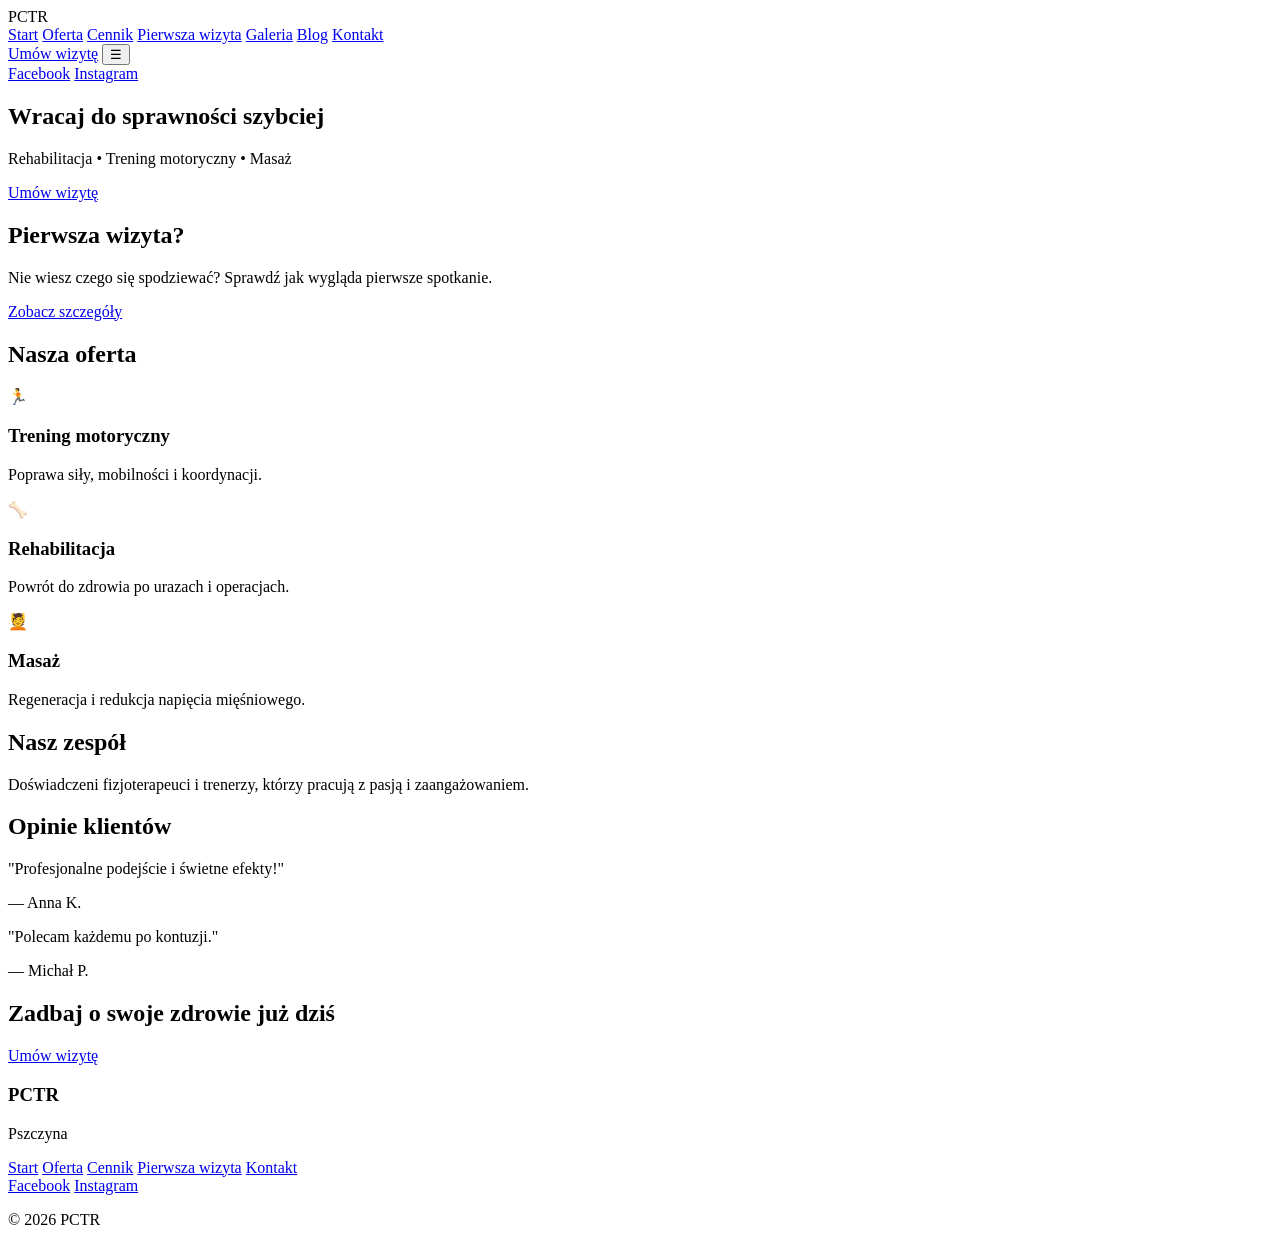
==== index.html @ 70eb5795 "Add files via upload" ====
<!DOCTYPE html>
<html lang="pl">
<head>
  <meta charset="UTF-8">
  <meta name="viewport" content="width=device-width, initial-scale=1.0">

  <!-- SEO -->
  <title>Pszczyńskie Centrum Treningu Rehabilitacyjnego</title>
  <meta name="description" content="Profesjonalna rehabilitacja, trening motoryczny i masaż w Pszczynie. Umów wizytę już dziś.">

  <!-- Open Graph -->
  <meta property="og:title" content="Centrum Treningu Rehabilitacyjnego Pszczyna">
  <meta property="og:description" content="Zadbaj o zdrowie i sprawność z naszym zespołem specjalistów.">
  <meta property="og:type" content="website">

  <!-- Fonts -->
  <link href="https://fonts.googleapis.com/css2?family=Inter:wght@300;400;600;700&display=swap" rel="stylesheet">

  <!-- CSS -->
  <link rel="stylesheet" href="css/style.css">

  <!-- JS -->
  <script defer src="js/script.js"></script>
</head>

<body>

<!-- ================= HEADER ================= -->
<header class="header">
  <div class="container nav">

    <div class="logo">PCTR</div>

    <nav class="nav-links">
      <a href="index.html">Start</a>
      <a href="oferta.html">Oferta</a>
      <a href="cennik.html">Cennik</a>
      <a href="przed-wizyta.html">Pierwsza wizyta</a>
      <a href="galeria.html">Galeria</a>
      <a href="blog.html">Blog</a>
      <a href="kontakt.html">Kontakt</a>
    </nav>

    <!-- CTA -->
    <a href="kontakt.html" class="btn-primary desktop-cta">Umów wizytę</a>

    <!-- Mobile -->
    <button class="menu-toggle">☰</button>
  </div>

  <!-- Social -->
  <div class="social-bar">
    <a href="#">Facebook</a>
    <a href="#">Instagram</a>
  </div>
</header>

<!-- ================= HERO ================= -->
<section class="hero">
  <div class="hero-overlay"></div>

  <div class="hero-content container">
    <h1>Wracaj do sprawności szybciej</h1>
    <p>Rehabilitacja • Trening motoryczny • Masaż</p>
    <a href="kontakt.html" class="btn-primary">Umów wizytę</a>
  </div>
</section>

<!-- ================= CTA INFO ================= -->
<section class="section container center">
  <h2>Pierwsza wizyta?</h2>
  <p>Nie wiesz czego się spodziewać? Sprawdź jak wygląda pierwsze spotkanie.</p>
  <a href="przed-wizytą.html" class="btn-secondary">Zobacz szczegóły</a>
</section>

<!-- ================= OFERTA ================= -->
<section class="section container">
  <h2 class="section-title">Nasza oferta</h2>

  <div class="cards">
    <div class="card">
      <div class="icon">🏃</div>
      <h3>Trening motoryczny</h3>
      <p>Poprawa siły, mobilności i koordynacji.</p>
    </div>

    <div class="card">
      <div class="icon">🦴</div>
      <h3>Rehabilitacja</h3>
      <p>Powrót do zdrowia po urazach i operacjach.</p>
    </div>

    <div class="card">
      <div class="icon">💆</div>
      <h3>Masaż</h3>
      <p>Regeneracja i redukcja napięcia mięśniowego.</p>
    </div>
  </div>
</section>

<!-- ================= ZESPÓŁ ================= -->
<section class="section alt">
  <div class="container">
    <h2 class="section-title">Nasz zespół</h2>
    <p class="center">
      Doświadczeni fizjoterapeuci i trenerzy, którzy pracują z pasją i zaangażowaniem.
    </p>
  </div>
</section>

<!-- ================= OPINIE ================= -->
<section class="section container">
  <h2 class="section-title">Opinie klientów</h2>

  <div class="testimonials">
    <div class="testimonial">
      <p>"Profesjonalne podejście i świetne efekty!"</p>
      <span>— Anna K.</span>
    </div>

    <div class="testimonial">
      <p>"Polecam każdemu po kontuzji."</p>
      <span>— Michał P.</span>
    </div>
  </div>
</section>

<!-- ================= CTA ================= -->
<section class="cta">
  <h2>Zadbaj o swoje zdrowie już dziś</h2>
  <a href="kontakt.html" class="btn-primary">Umów wizytę</a>
</section>

<!-- ================= FOOTER ================= -->
<footer class="footer">
  <div class="container footer-content">

    <div>
      <h3>PCTR</h3>
      <p>Pszczyna</p>
    </div>

    <div>
      <a href="index.html">Start</a>
      <a href="oferta.html">Oferta</a>
      <a href="cennik.html">Cennik</a>
      <a href="przed-wizytą.html">Pierwsza wizyta</a>
      <a href="kontakt.html">Kontakt</a>
    </div>

    <div>
      <a href="#">Facebook</a>
      <a href="#">Instagram</a>
    </div>

  </div>

  <p class="copyright">© 2026 PCTR</p>
</footer>

</body>
</html>
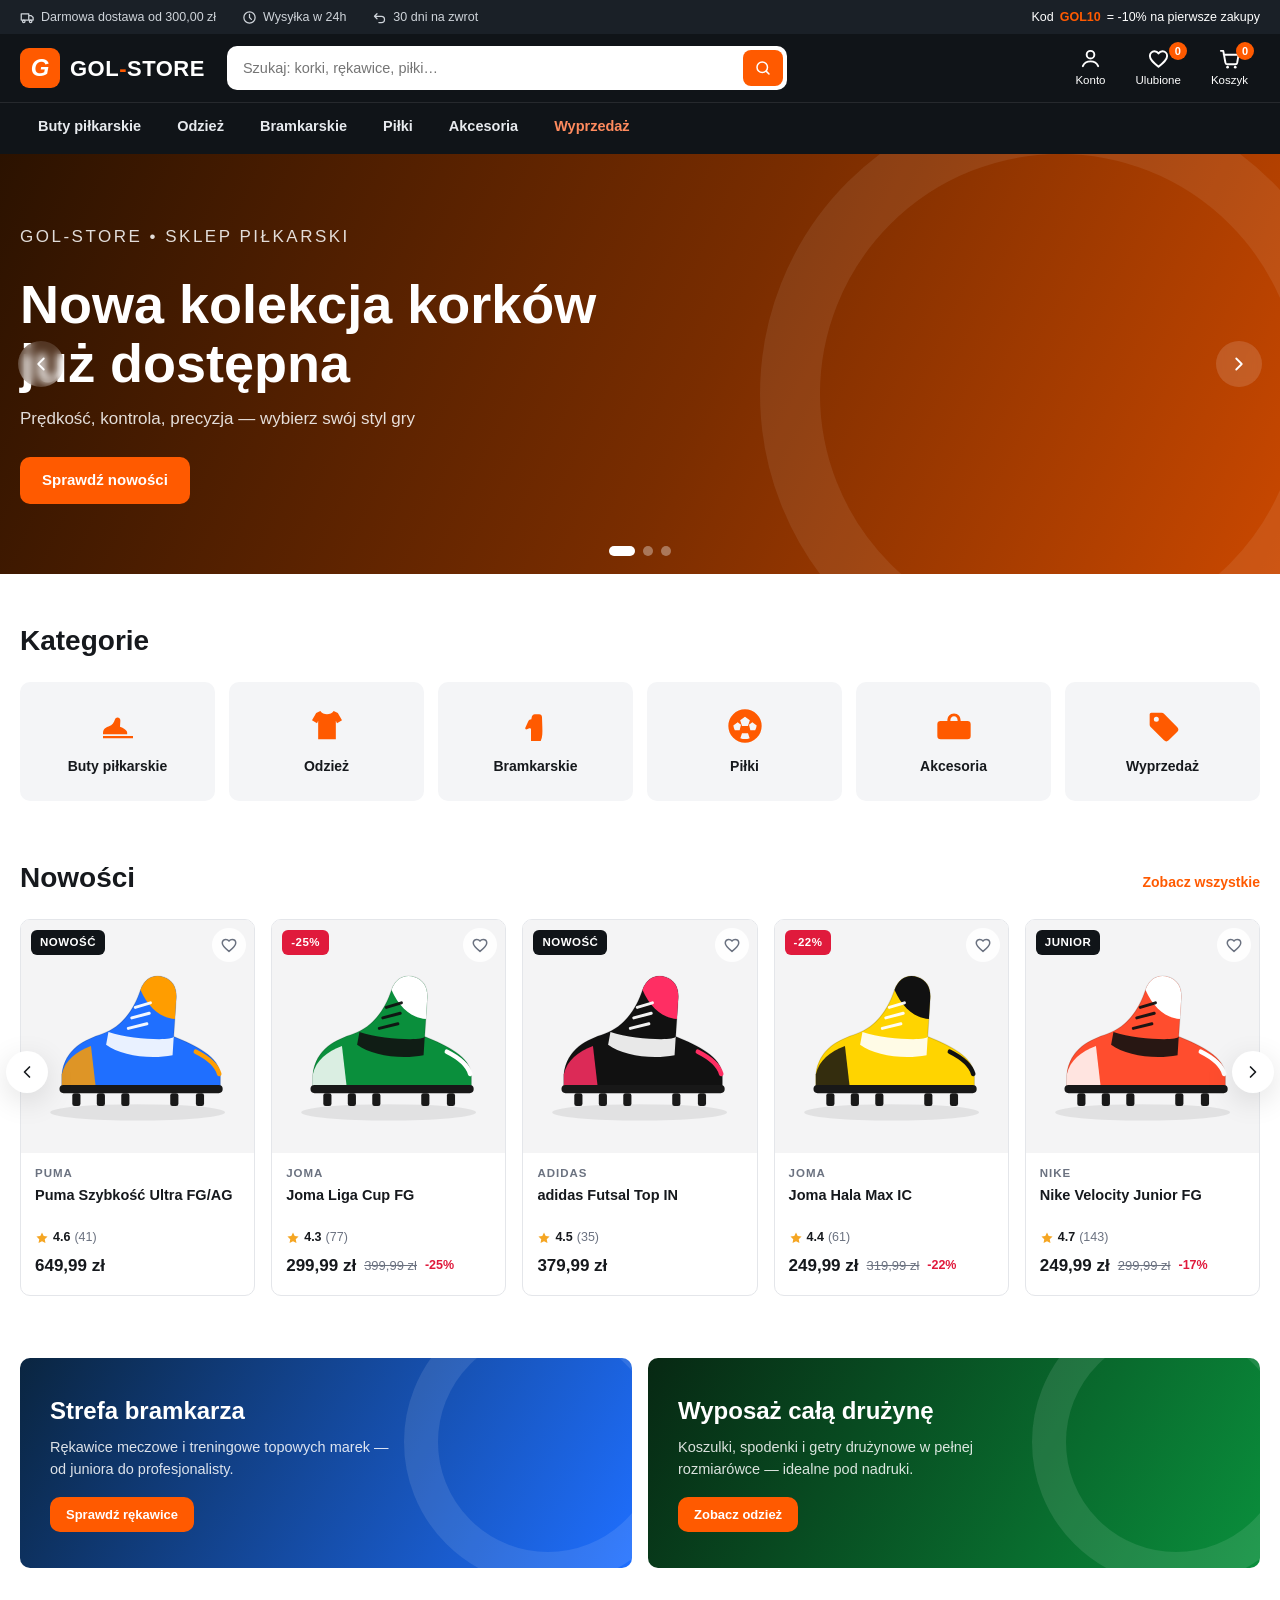
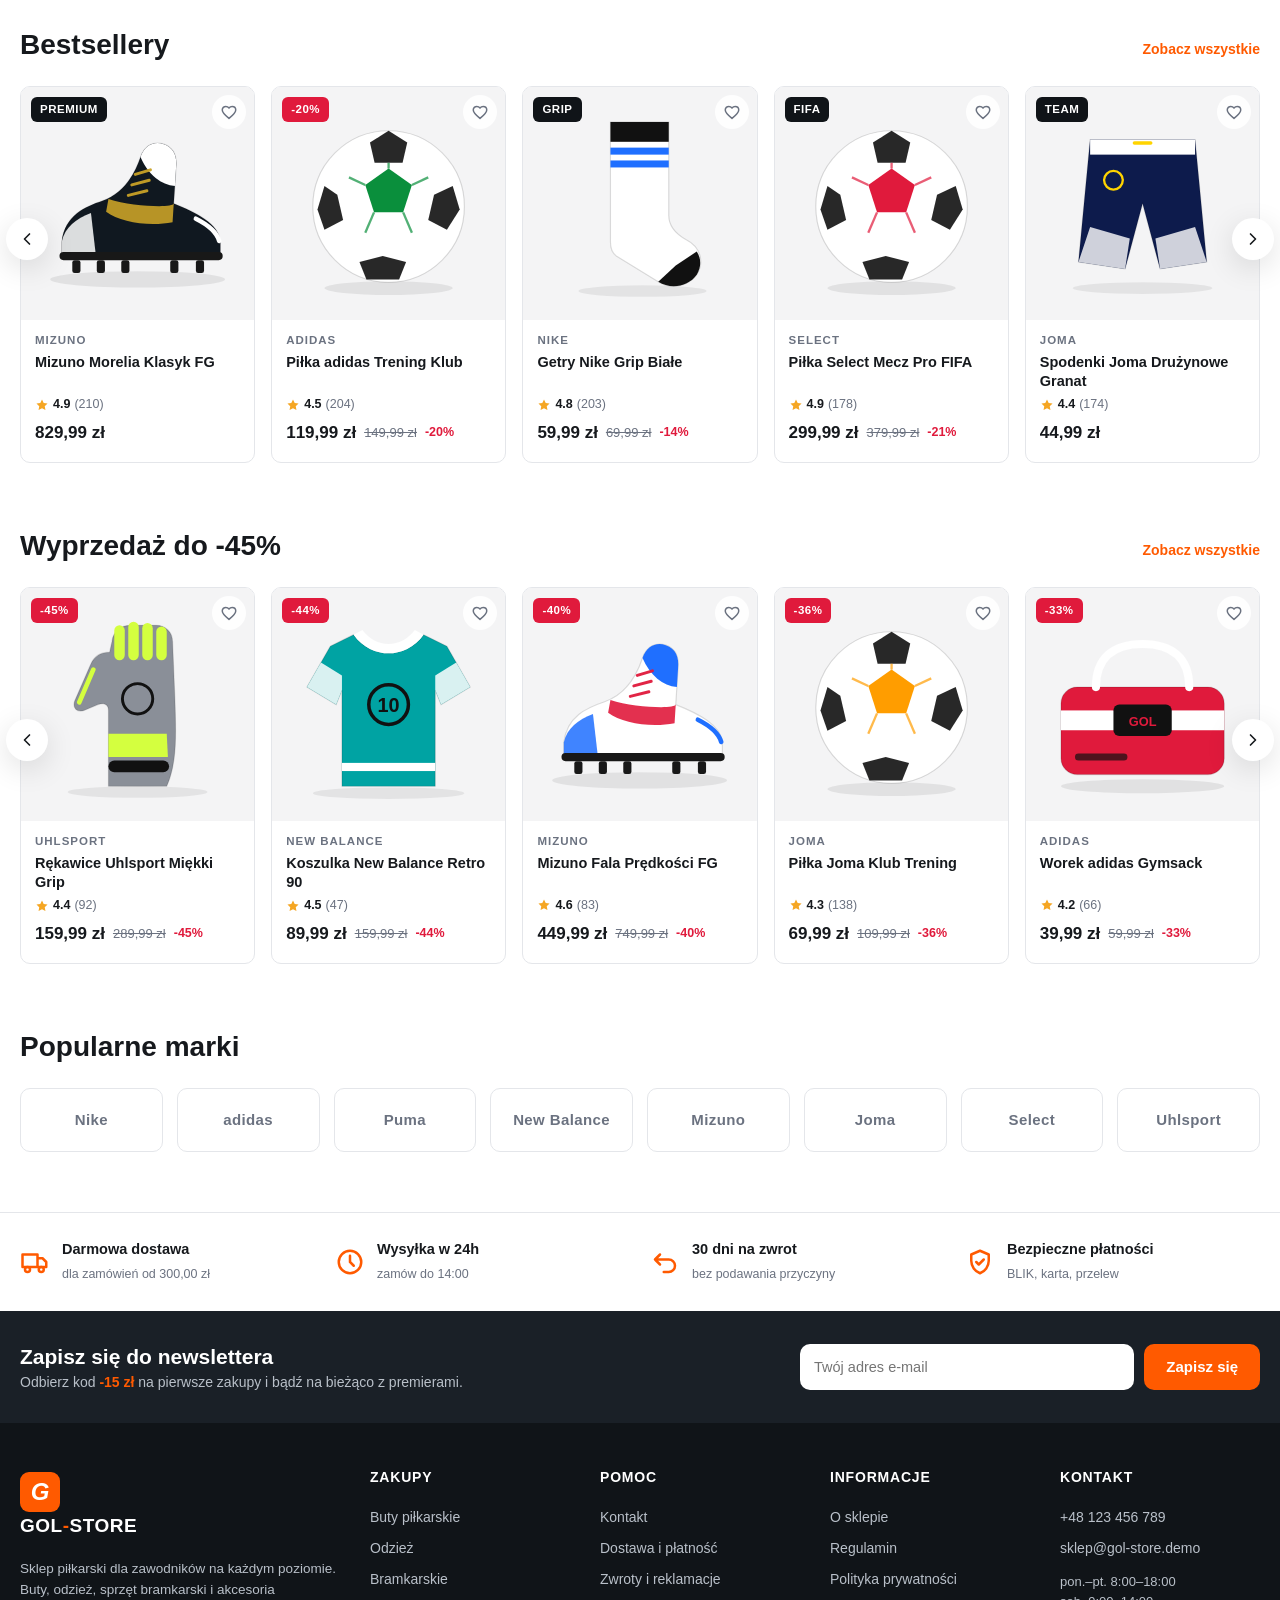
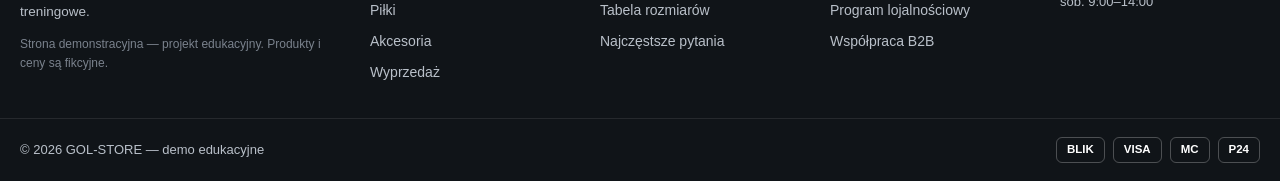
==== commit c0ca36d2: "Zbuduj klona sklepu piłkarskiego (inspirowany r-gol.com) Kompletny statyczny sklep e-commerce urucha" ====
--- a/index.html
+++ b/index.html
@@ -1,162 +1,86 @@
-<!DOCTYPE html>
-<html lang="pl">
-<head>
-  <meta charset="UTF-8">
-  <meta name="viewport" content="width=device-width, initial-scale=1.0">
-
-  <!-- SEO -->
-  <title>Pszczyńskie Centrum Treningu Rehabilitacyjnego</title>
-  <meta name="description" content="Profesjonalna rehabilitacja, trening motoryczny i masaż w Pszczynie. Umów wizytę już dziś.">
-
-  <!-- Open Graph -->
-  <meta property="og:title" content="Centrum Treningu Rehabilitacyjnego Pszczyna">
-  <meta property="og:description" content="Zadbaj o zdrowie i sprawność z naszym zespołem specjalistów.">
-  <meta property="og:type" content="website">
-
-  <!-- Fonts -->
-  <link href="https://fonts.googleapis.com/css2?family=Inter:wght@300;400;600;700&display=swap" rel="stylesheet">
-
-  <!-- CSS -->
-  <link rel="stylesheet" href="css/style.css">
-
-  <!-- JS -->
-  <script defer src="js/script.js"></script>
-</head>
-
-<body>
-
-<!-- ================= HEADER ================= -->
-<header class="header">
-  <div class="container nav">
-
-    <div class="logo">PCTR</div>
-
-    <nav class="nav-links">
-      <a href="index.html">Start</a>
-      <a href="oferta.html">Oferta</a>
-      <a href="cennik.html">Cennik</a>
-      <a href="przed-wizyta.html">Pierwsza wizyta</a>
-      <a href="galeria.html">Galeria</a>
-      <a href="blog.html">Blog</a>
-      <a href="kontakt.html">Kontakt</a>
-    </nav>
-
-    <!-- CTA -->
-    <a href="kontakt.html" class="btn-primary desktop-cta">Umów wizytę</a>
-
-    <!-- Mobile -->
-    <button class="menu-toggle">☰</button>
-  </div>
-
-  <!-- Social -->
-  <div class="social-bar">
-    <a href="#">Facebook</a>
-    <a href="#">Instagram</a>
-  </div>
-</header>
-
-<!-- ================= HERO ================= -->
-<section class="hero">
-  <div class="hero-overlay"></div>
-
-  <div class="hero-content container">
-    <h1>Wracaj do sprawności szybciej</h1>
-    <p>Rehabilitacja • Trening motoryczny • Masaż</p>
-    <a href="kontakt.html" class="btn-primary">Umów wizytę</a>
-  </div>
-</section>
-
-<!-- ================= CTA INFO ================= -->
-<section class="section container center">
-  <h2>Pierwsza wizyta?</h2>
-  <p>Nie wiesz czego się spodziewać? Sprawdź jak wygląda pierwsze spotkanie.</p>
-  <a href="przed-wizytą.html" class="btn-secondary">Zobacz szczegóły</a>
-</section>
-
-<!-- ================= OFERTA ================= -->
-<section class="section container">
-  <h2 class="section-title">Nasza oferta</h2>
-
-  <div class="cards">
-    <div class="card">
-      <div class="icon">🏃</div>
-      <h3>Trening motoryczny</h3>
-      <p>Poprawa siły, mobilności i koordynacji.</p>
-    </div>
-
-    <div class="card">
-      <div class="icon">🦴</div>
-      <h3>Rehabilitacja</h3>
-      <p>Powrót do zdrowia po urazach i operacjach.</p>
-    </div>
-
-    <div class="card">
-      <div class="icon">💆</div>
-      <h3>Masaż</h3>
-      <p>Regeneracja i redukcja napięcia mięśniowego.</p>
-    </div>
-  </div>
-</section>
-
-<!-- ================= ZESPÓŁ ================= -->
-<section class="section alt">
-  <div class="container">
-    <h2 class="section-title">Nasz zespół</h2>
-    <p class="center">
-      Doświadczeni fizjoterapeuci i trenerzy, którzy pracują z pasją i zaangażowaniem.
-    </p>
-  </div>
-</section>
-
-<!-- ================= OPINIE ================= -->
-<section class="section container">
-  <h2 class="section-title">Opinie klientów</h2>
-
-  <div class="testimonials">
-    <div class="testimonial">
-      <p>"Profesjonalne podejście i świetne efekty!"</p>
-      <span>— Anna K.</span>
-    </div>
-
-    <div class="testimonial">
-      <p>"Polecam każdemu po kontuzji."</p>
-      <span>— Michał P.</span>
-    </div>
-  </div>
-</section>
-
-<!-- ================= CTA ================= -->
-<section class="cta">
-  <h2>Zadbaj o swoje zdrowie już dziś</h2>
-  <a href="kontakt.html" class="btn-primary">Umów wizytę</a>
-</section>
-
-<!-- ================= FOOTER ================= -->
-<footer class="footer">
-  <div class="container footer-content">
-
-    <div>
-      <h3>PCTR</h3>
-      <p>Pszczyna</p>
-    </div>
-
-    <div>
-      <a href="index.html">Start</a>
-      <a href="oferta.html">Oferta</a>
-      <a href="cennik.html">Cennik</a>
-      <a href="przed-wizytą.html">Pierwsza wizyta</a>
-      <a href="kontakt.html">Kontakt</a>
-    </div>
-
-    <div>
-      <a href="#">Facebook</a>
-      <a href="#">Instagram</a>
-    </div>
-
-  </div>
-
-  <p class="copyright">© 2026 PCTR</p>
-</footer>
-
-</body>
-</html>+<!DOCTYPE html>
+<html lang="pl">
+<head>
+  <meta charset="UTF-8">
+  <meta name="viewport" content="width=device-width, initial-scale=1.0">
+  <title>GOL-STORE — Sklep piłkarski | Buty, odzież, sprzęt</title>
+  <meta name="description" content="Demonstracyjny sklep piłkarski: korki, halówki, rękawice bramkarskie, piłki i akcesoria. Projekt edukacyjny.">
+  <link rel="icon" href="data:image/svg+xml,%3Csvg xmlns='http://www.w3.org/2000/svg' viewBox='0 0 100 100'%3E%3Crect width='100' height='100' rx='20' fill='%23ff5a00'/%3E%3Ctext x='50' y='72' font-size='62' font-weight='bold' font-style='italic' text-anchor='middle' fill='white' font-family='Arial'%3EG%3C/text%3E%3C/svg%3E">
+  <link rel="stylesheet" href="css/style.css">
+</head>
+<body>
+  <div id="site-header"></div>
+
+  <main>
+    <section class="hero" id="hero" aria-label="Promocje"></section>
+
+    <section class="section">
+      <div class="container">
+        <div class="section-head"><h2>Kategorie</h2></div>
+        <div class="cat-tiles" id="catTiles"></div>
+      </div>
+    </section>
+
+    <section class="section">
+      <div class="container">
+        <div class="section-head">
+          <h2>Nowości</h2>
+          <a class="section-link" href="kategoria.html?sort=popular">Zobacz wszystkie</a>
+        </div>
+        <div class="carousel" id="newProducts"></div>
+      </div>
+    </section>
+
+    <section class="section">
+      <div class="container">
+        <div class="promo-grid">
+          <div class="promo-banner promo-gk">
+            <h3>Strefa bramkarza</h3>
+            <p>Rękawice meczowe i treningowe topowych marek — od juniora do profesjonalisty.</p>
+            <a class="btn btn-primary btn-sm" href="kategoria.html?cat=bramkarskie">Sprawdź rękawice</a>
+          </div>
+          <div class="promo-banner promo-team">
+            <h3>Wyposaż całą drużynę</h3>
+            <p>Koszulki, spodenki i getry drużynowe w pełnej rozmiarówce — idealne pod nadruki.</p>
+            <a class="btn btn-primary btn-sm" href="kategoria.html?cat=odziez">Zobacz odzież</a>
+          </div>
+        </div>
+      </div>
+    </section>
+
+    <section class="section">
+      <div class="container">
+        <div class="section-head">
+          <h2>Bestsellery</h2>
+          <a class="section-link" href="kategoria.html?sort=popular">Zobacz wszystkie</a>
+        </div>
+        <div class="carousel" id="bestsellers"></div>
+      </div>
+    </section>
+
+    <section class="section">
+      <div class="container">
+        <div class="section-head">
+          <h2>Wyprzedaż do -45%</h2>
+          <a class="section-link" href="kategoria.html?cat=wyprzedaz">Zobacz wszystkie</a>
+        </div>
+        <div class="carousel" id="saleProducts"></div>
+      </div>
+    </section>
+
+    <section class="section">
+      <div class="container">
+        <div class="section-head"><h2>Popularne marki</h2></div>
+        <div class="brand-strip" id="brandStrip"></div>
+      </div>
+    </section>
+  </main>
+
+  <div id="site-footer"></div>
+
+  <script src="js/data.js"></script>
+  <script src="js/images.js"></script>
+  <script src="js/common.js"></script>
+  <script src="js/home.js"></script>
+</body>
+</html>
--- a/css/style.css
+++ b/css/style.css
@@ -0,0 +1,652 @@
+/* ============================================================
+   GOL-STORE — style główne
+   ============================================================ */
+:root {
+  --c-dark: #101418;
+  --c-dark-2: #1a2027;
+  --c-accent: #ff5a00;
+  --c-accent-dark: #e04e00;
+  --c-green: #0a8f3c;
+  --c-red: #e01a3c;
+  --c-bg: #ffffff;
+  --c-bg-soft: #f4f5f7;
+  --c-border: #e4e6ea;
+  --c-text: #16191d;
+  --c-text-soft: #6b7280;
+  --radius: 10px;
+  --shadow: 0 8px 30px rgba(10, 15, 20, .12);
+  --header-h: 68px;
+}
+
+* { margin: 0; padding: 0; box-sizing: border-box; }
+html { scroll-behavior: smooth; }
+body {
+  font-family: "Segoe UI", Roboto, "Helvetica Neue", Arial, sans-serif;
+  color: var(--c-text);
+  background: var(--c-bg);
+  line-height: 1.5;
+}
+body.no-scroll { overflow: hidden; }
+img, svg { display: block; max-width: 100%; }
+a { color: inherit; text-decoration: none; }
+button { font: inherit; cursor: pointer; border: 0; background: none; color: inherit; }
+input, select { font: inherit; }
+.container { max-width: 1320px; margin: 0 auto; padding: 0 20px; }
+
+/* ---------- przyciski ---------- */
+.btn {
+  display: inline-flex; align-items: center; justify-content: center; gap: 8px;
+  padding: 12px 22px; border-radius: var(--radius);
+  font-weight: 700; font-size: 15px; transition: .18s;
+  background: var(--c-bg-soft); color: var(--c-text);
+}
+.btn:hover { filter: brightness(.96); }
+.btn-primary { background: var(--c-accent); color: #fff; }
+.btn-primary:hover { background: var(--c-accent-dark); filter: none; }
+.btn-dark { background: var(--c-dark); color: #fff; }
+.btn-dark:hover { background: #000; filter: none; }
+.btn-block { width: 100%; }
+.btn-sm { padding: 8px 16px; font-size: 13px; }
+.btn:disabled { opacity: .5; cursor: not-allowed; }
+.btn svg { width: 20px; height: 20px; flex-shrink: 0; }
+.icon-btn { display: inline-flex; padding: 8px; border-radius: 8px; }
+.icon-btn:hover { background: rgba(0,0,0,.06); }
+.icon-btn svg { width: 22px; height: 22px; }
+
+/* ---------- topbar ---------- */
+.topbar { background: var(--c-dark-2); color: #cfd4da; font-size: 12.5px; }
+.topbar-inner { display: flex; gap: 26px; align-items: center; height: 34px; overflow: hidden; }
+.topbar-inner span { display: inline-flex; align-items: center; gap: 6px; white-space: nowrap; }
+.topbar-inner svg { width: 15px; height: 15px; }
+.topbar-code { margin-left: auto; color: #fff; }
+.topbar-code b { color: var(--c-accent); }
+
+/* ---------- header ---------- */
+.header { background: var(--c-dark); color: #fff; position: sticky; top: 0; z-index: 90; }
+.header-inner { display: flex; align-items: center; gap: 22px; height: var(--header-h); }
+.mobile-menu-btn { display: none; }
+
+.logo { display: flex; align-items: center; gap: 10px; flex-shrink: 0; }
+.logo-mark {
+  width: 40px; height: 40px; border-radius: 9px;
+  background: var(--c-accent); color: #fff;
+  display: grid; place-items: center;
+  font-weight: 900; font-size: 24px; font-style: italic;
+}
+.logo-text { font-weight: 900; font-size: 22px; letter-spacing: .5px; color: #fff; }
+.logo-text span { color: var(--c-accent); }
+
+.search-box { position: relative; flex: 1; max-width: 560px; }
+.search-box input {
+  width: 100%; height: 44px; border: 0; border-radius: var(--radius);
+  padding: 0 48px 0 16px; background: #fff; color: var(--c-text); font-size: 14.5px;
+}
+.search-box input:focus { outline: 2px solid var(--c-accent); }
+.search-box > button {
+  position: absolute; right: 4px; top: 4px; bottom: 4px; width: 40px;
+  display: grid; place-items: center; border-radius: 8px;
+  background: var(--c-accent); color: #fff;
+}
+.search-box > button svg { width: 18px; height: 18px; }
+
+.search-suggest {
+  position: absolute; top: calc(100% + 6px); left: 0; right: 0;
+  background: #fff; color: var(--c-text); border-radius: var(--radius);
+  box-shadow: var(--shadow); overflow: hidden; display: none; z-index: 100;
+}
+.search-suggest.show { display: block; }
+.suggest-row { display: flex; align-items: center; gap: 12px; padding: 8px 14px; }
+.suggest-row:hover { background: var(--c-bg-soft); }
+.suggest-img { width: 44px; height: 44px; flex-shrink: 0; border-radius: 8px; overflow: hidden; }
+.suggest-img svg { width: 100%; height: 100%; }
+.suggest-name { flex: 1; font-size: 14px; }
+.suggest-price { font-weight: 700; font-size: 14px; }
+.suggest-all {
+  width: 100%; padding: 11px; background: var(--c-bg-soft);
+  font-weight: 700; font-size: 13.5px; display: flex; align-items: center; justify-content: center; gap: 4px;
+}
+.suggest-all svg { width: 16px; height: 16px; }
+.suggest-empty { padding: 16px; color: var(--c-text-soft); font-size: 14px; }
+
+.header-actions { display: flex; gap: 6px; margin-left: auto; }
+.header-action {
+  position: relative; display: flex; flex-direction: column; align-items: center; gap: 2px;
+  padding: 8px 12px; border-radius: 8px; color: #fff; font-size: 11.5px;
+}
+.header-action:hover { background: rgba(255,255,255,.1); }
+.header-action svg { width: 23px; height: 23px; }
+.badge-count {
+  position: absolute; top: 3px; right: 6px; min-width: 18px; height: 18px;
+  background: var(--c-accent); color: #fff; border-radius: 9px;
+  font-size: 11px; font-weight: 700; display: grid; place-items: center; padding: 0 4px;
+}
+
+/* ---------- główna nawigacja / mega menu ---------- */
+.mainnav { background: var(--c-dark); border-top: 1px solid rgba(255,255,255,.09); }
+.mainnav-inner { display: flex; }
+.nav-item > a {
+  display: block; padding: 13px 18px; color: #e7eaee;
+  font-weight: 600; font-size: 14.5px; border-bottom: 3px solid transparent;
+}
+.nav-item:hover > a { color: #fff; border-bottom-color: var(--c-accent); }
+.nav-sale > a { color: #ff8b5e; font-weight: 800; }
+.nav-item { position: static; }
+
+.megamenu {
+  position: absolute; left: 0; right: 0; top: 100%;
+  background: #fff; color: var(--c-text);
+  box-shadow: 0 24px 40px rgba(0,0,0,.18);
+  display: none; z-index: 80;
+  padding: 28px calc((100% - 1280px) / 2 + 20px);
+  grid-template-columns: 1fr 1fr 1.2fr; gap: 40px;
+}
+.nav-item:hover .megamenu { display: grid; }
+.mega-col h4 { font-size: 13px; text-transform: uppercase; letter-spacing: .8px; color: var(--c-text-soft); margin-bottom: 12px; }
+.mega-col a { display: block; padding: 6px 0; font-size: 14.5px; color: var(--c-text); }
+.mega-col a:hover { color: var(--c-accent); }
+.mega-all { font-weight: 700; display: inline-flex !important; align-items: center; gap: 2px; }
+.mega-all svg { width: 15px; height: 15px; }
+.mega-promo-card {
+  background: var(--c-bg-soft); border-radius: var(--radius);
+  padding: 24px; text-align: center; display: grid; justify-items: center; gap: 10px;
+}
+.mega-promo-card svg { color: var(--c-accent); }
+
+/* ---------- drawery ---------- */
+.drawer-backdrop, .modal-backdrop {
+  position: fixed; inset: 0; background: rgba(10,14,18,.55);
+  opacity: 0; pointer-events: none; transition: .22s; z-index: 200;
+}
+.drawer-backdrop.show, .modal-backdrop.show { opacity: 1; pointer-events: auto; }
+
+.cart-drawer, .mobile-nav {
+  position: fixed; top: 0; bottom: 0; width: min(420px, 94vw);
+  background: #fff; z-index: 210; display: flex; flex-direction: column;
+  transition: transform .26s ease;
+}
+.cart-drawer { right: 0; transform: translateX(102%); }
+.mobile-nav { left: 0; transform: translateX(-102%); }
+.cart-drawer.open, .mobile-nav.open { transform: none; box-shadow: var(--shadow); }
+
+.cart-drawer-head {
+  display: flex; align-items: center; justify-content: space-between;
+  padding: 16px 20px; border-bottom: 1px solid var(--c-border);
+}
+.cart-drawer-head h3 { font-size: 18px; }
+.cart-drawer-body { flex: 1; overflow-y: auto; padding: 12px 20px; }
+.cart-drawer-foot { padding: 16px 20px; border-top: 1px solid var(--c-border); display: grid; gap: 10px; }
+
+.cart-empty { text-align: center; padding: 60px 10px; color: var(--c-text-soft); display: grid; gap: 14px; justify-items: center; }
+.cart-empty svg { width: 54px; height: 54px; opacity: .3; }
+
+.cart-row { display: flex; gap: 12px; padding: 12px 0; border-bottom: 1px solid var(--c-border); }
+.cart-row-img { width: 74px; height: 74px; border-radius: 8px; overflow: hidden; flex-shrink: 0; background: var(--c-bg-soft); }
+.cart-row-img svg { width: 100%; height: 100%; }
+.cart-row-info { flex: 1; display: grid; gap: 4px; align-content: start; }
+.cart-row-name { font-weight: 600; font-size: 14px; line-height: 1.3; }
+.cart-row-name:hover { color: var(--c-accent); }
+.cart-row-meta { font-size: 12.5px; color: var(--c-text-soft); }
+.cart-row-right { display: grid; justify-items: end; align-content: space-between; }
+.cart-row-price { font-weight: 700; font-size: 14.5px; }
+.cart-row-del { color: var(--c-text-soft); }
+.cart-row-del svg { width: 17px; height: 17px; }
+
+.qty-ctrl { display: inline-flex; align-items: center; gap: 2px; border: 1px solid var(--c-border); border-radius: 8px; width: max-content; }
+.qty-ctrl button { width: 30px; height: 30px; font-size: 17px; font-weight: 700; border-radius: 7px; }
+.qty-ctrl button:hover { background: var(--c-bg-soft); }
+.qty-ctrl span { min-width: 26px; text-align: center; font-weight: 600; font-size: 14px; }
+
+.ship-progress p { font-size: 13px; margin-bottom: 6px; }
+.ship-bar { height: 8px; background: var(--c-bg-soft); border-radius: 4px; overflow: hidden; }
+.ship-bar div { height: 100%; background: linear-gradient(90deg, var(--c-accent), #ffa268); transition: width .3s; }
+.cart-drawer-total { display: flex; justify-content: space-between; font-size: 17px; }
+
+/* ---------- menu mobilne ---------- */
+.mobile-nav-body { overflow-y: auto; padding: 10px 20px; }
+.mobile-nav-body details { border-bottom: 1px solid var(--c-border); }
+.mobile-nav-body summary { padding: 14px 0; font-weight: 700; font-size: 15px; cursor: pointer; list-style: none; display: flex; justify-content: space-between; }
+.mobile-nav-body details:not(.no-subs) summary::after { content: "+"; color: var(--c-text-soft); }
+.mobile-nav-body details[open]:not(.no-subs) summary::after { content: "−"; }
+.mob-sub { display: block; padding: 9px 0 9px 14px; font-size: 14px; color: var(--c-text-soft); }
+
+/* ---------- modal ---------- */
+.modal {
+  position: absolute; left: 50%; top: 50%; transform: translate(-50%, -50%);
+  width: min(420px, 92vw); background: #fff; border-radius: 14px;
+  padding: 34px 30px; box-shadow: var(--shadow);
+}
+.modal-close { position: absolute; top: 12px; right: 12px; }
+.modal h3 { font-size: 22px; margin-bottom: 4px; }
+.modal-sub { color: var(--c-text-soft); font-size: 14px; margin-bottom: 18px; }
+.modal-alt { text-align: center; font-size: 13.5px; margin-top: 16px; color: var(--c-text-soft); }
+.modal-alt a { color: var(--c-accent); font-weight: 700; }
+
+.form { display: grid; gap: 14px; }
+.form label { display: grid; gap: 6px; font-size: 13px; font-weight: 600; }
+.form input, .form select {
+  height: 44px; border: 1px solid var(--c-border); border-radius: 8px; padding: 0 12px; font-size: 14.5px;
+}
+.form input:focus, .form select:focus { outline: 2px solid var(--c-accent); border-color: transparent; }
+
+/* ---------- toast ---------- */
+.toast-wrap { position: fixed; bottom: 20px; left: 50%; transform: translateX(-50%); z-index: 300; display: grid; gap: 8px; }
+.toast {
+  background: var(--c-dark); color: #fff; padding: 12px 22px; border-radius: 30px;
+  font-size: 14px; font-weight: 600; box-shadow: var(--shadow);
+  opacity: 0; transform: translateY(12px); transition: .25s;
+}
+.toast.show { opacity: 1; transform: none; }
+
+/* ---------- hero ---------- */
+.hero { position: relative; overflow: hidden; }
+.hero-track { display: flex; transition: transform .5s ease; }
+.hero-slide {
+  min-width: 100%; min-height: 420px; display: grid; align-content: center;
+  padding: 60px calc((100% - 1280px) / 2 + 20px);
+  position: relative; color: #fff;
+}
+.hero-slide::after {
+  content: ""; position: absolute; right: -80px; bottom: -120px;
+  width: 480px; height: 480px; border-radius: 50%;
+  border: 60px solid rgba(255,255,255,.08); pointer-events: none;
+}
+.hero-theme-orange { background: linear-gradient(115deg, #2b1200 0%, #7a2d00 55%, var(--c-accent) 130%); }
+.hero-theme-dark { background: linear-gradient(115deg, #05070a 0%, #1a2027 60%, #2f3a45 130%); }
+.hero-theme-green { background: linear-gradient(115deg, #03210f 0%, #075e28 60%, var(--c-green) 130%); }
+.hero-kicker { font-size: 13px; letter-spacing: 2.5px; text-transform: uppercase; opacity: .75; margin-bottom: 12px; }
+.hero-slide h2 { font-size: clamp(30px, 4.6vw, 54px); line-height: 1.08; max-width: 620px; margin-bottom: 14px; }
+.hero-slide p { font-size: 17px; opacity: .85; max-width: 520px; margin-bottom: 26px; }
+.hero-slide .btn { width: max-content; }
+.hero-nav {
+  position: absolute; top: 50%; transform: translateY(-50%);
+  width: 46px; height: 46px; border-radius: 50%;
+  background: rgba(255,255,255,.14); color: #fff; backdrop-filter: blur(4px);
+  display: grid; place-items: center; z-index: 5;
+}
+.hero-nav:hover { background: rgba(255,255,255,.28); }
+.hero-nav svg { width: 22px; height: 22px; }
+.hero-prev { left: 18px; } .hero-prev svg { transform: rotate(180deg); }
+.hero-next { right: 18px; }
+.hero-dots { position: absolute; bottom: 18px; left: 50%; transform: translateX(-50%); display: flex; gap: 8px; z-index: 5; }
+.hero-dots button { width: 10px; height: 10px; border-radius: 50%; background: rgba(255,255,255,.35); transition: .2s; }
+.hero-dots button.active { background: #fff; width: 26px; border-radius: 6px; }
+
+/* ---------- sekcje ---------- */
+.section { padding: 46px 0 10px; }
+.section-head { display: flex; align-items: baseline; justify-content: space-between; gap: 16px; margin-bottom: 20px; }
+.section-head h2 { font-size: clamp(21px, 2.6vw, 28px); }
+.section-link { font-weight: 700; font-size: 14px; color: var(--c-accent); display: inline-flex; align-items: center; gap: 2px; white-space: nowrap; }
+.section-link svg { width: 16px; height: 16px; }
+
+/* kafle kategorii */
+.cat-tiles { display: grid; grid-template-columns: repeat(6, 1fr); gap: 14px; }
+.cat-tile {
+  background: var(--c-bg-soft); border-radius: var(--radius);
+  padding: 22px 14px; display: grid; justify-items: center; gap: 10px;
+  text-align: center; font-weight: 700; font-size: 14px; transition: .18s;
+  border: 2px solid transparent;
+}
+.cat-tile:hover { border-color: var(--c-accent); transform: translateY(-3px); }
+.cat-tile svg { width: 40px; height: 40px; color: var(--c-accent); }
+
+/* karuzela produktów */
+.carousel { position: relative; }
+.carousel-track {
+  display: grid; grid-auto-flow: column; grid-auto-columns: calc((100% - 64px) / 5);
+  gap: 16px; overflow-x: auto; scroll-snap-type: x mandatory;
+  scrollbar-width: none; padding-bottom: 6px;
+}
+.carousel-track::-webkit-scrollbar { display: none; }
+.carousel-track > * { scroll-snap-align: start; }
+.carousel-nav {
+  position: absolute; top: 40%; transform: translateY(-50%);
+  width: 42px; height: 42px; border-radius: 50%;
+  background: #fff; box-shadow: var(--shadow); color: var(--c-text);
+  display: grid; place-items: center; z-index: 5;
+}
+.carousel-nav:hover { color: var(--c-accent); }
+.carousel-nav svg { width: 20px; height: 20px; }
+.carousel-prev { left: -14px; } .carousel-prev svg { transform: rotate(180deg); }
+.carousel-next { right: -14px; }
+
+/* karta produktu */
+.product-card {
+  position: relative; background: #fff; border: 1px solid var(--c-border);
+  border-radius: var(--radius); overflow: hidden; transition: .18s;
+  display: flex; flex-direction: column;
+}
+.product-card:hover { box-shadow: var(--shadow); transform: translateY(-3px); border-color: transparent; }
+.p-badge {
+  position: absolute; top: 10px; left: 10px; z-index: 3;
+  background: var(--c-dark); color: #fff;
+  font-size: 11.5px; font-weight: 800; letter-spacing: .5px;
+  padding: 4px 9px; border-radius: 6px;
+}
+.p-badge-sale { background: var(--c-red); }
+.wish-btn {
+  position: absolute; top: 8px; right: 8px; z-index: 3;
+  width: 34px; height: 34px; border-radius: 50%;
+  background: rgba(255,255,255,.9); color: var(--c-text-soft);
+  display: grid; place-items: center; transition: .15s;
+}
+.wish-btn:hover { color: var(--c-red); }
+.wish-btn.active { color: var(--c-red); }
+.wish-btn.active svg path { fill: currentColor; }
+.wish-btn svg { width: 18px; height: 18px; }
+.p-img { background: var(--c-bg-soft); aspect-ratio: 1; }
+.p-img svg { width: 100%; height: 100%; }
+.p-info { padding: 12px 14px 16px; display: grid; gap: 4px; }
+.p-brand { font-size: 11.5px; text-transform: uppercase; letter-spacing: 1px; color: var(--c-text-soft); font-weight: 700; }
+.p-name { font-weight: 600; font-size: 14.5px; line-height: 1.32; min-height: 38px; }
+.p-name:hover { color: var(--c-accent); }
+.p-rating { display: flex; align-items: center; gap: 4px; font-size: 12.5px; font-weight: 600; }
+.p-rating svg { width: 14px; height: 14px; color: #f5a623; }
+.p-reviews { color: var(--c-text-soft); font-weight: 400; }
+.p-price { display: flex; align-items: center; gap: 8px; margin-top: 2px; flex-wrap: wrap; }
+.p-price b { font-size: 17px; }
+.p-price s { color: var(--c-text-soft); font-size: 13px; }
+.p-price em { font-style: normal; color: var(--c-red); font-weight: 800; font-size: 12.5px; }
+
+/* pasek marek */
+.brand-strip { display: grid; grid-template-columns: repeat(8, 1fr); gap: 14px; }
+.brand-tile {
+  border: 1px solid var(--c-border); border-radius: var(--radius);
+  padding: 20px 10px; display: grid; place-items: center;
+  font-weight: 800; font-size: 15px; letter-spacing: .4px; color: var(--c-text-soft);
+  transition: .18s; text-align: center;
+}
+.brand-tile:hover { color: var(--c-text); border-color: var(--c-accent); transform: translateY(-2px); }
+
+/* banery promocyjne */
+.promo-grid { display: grid; grid-template-columns: 1fr 1fr; gap: 16px; }
+.promo-banner {
+  border-radius: var(--radius); min-height: 210px; padding: 30px;
+  display: grid; align-content: center; gap: 8px; color: #fff; position: relative; overflow: hidden;
+}
+.promo-banner h3 { font-size: 24px; }
+.promo-banner p { opacity: .85; font-size: 14.5px; max-width: 340px; }
+.promo-banner .btn { margin-top: 8px; width: max-content; }
+.promo-banner::after {
+  content: ""; position: absolute; right: -60px; top: -60px;
+  width: 220px; height: 220px; border-radius: 50%;
+  border: 34px solid rgba(255,255,255,.1);
+}
+.promo-gk { background: linear-gradient(120deg, #0a2540, #1f6fff); }
+.promo-team { background: linear-gradient(120deg, #072813, #0a8f3c); }
+
+/* ---------- benefity + newsletter + stopka ---------- */
+.benefits { border-top: 1px solid var(--c-border); margin-top: 50px; }
+.benefits-inner { display: grid; grid-template-columns: repeat(4, 1fr); gap: 20px; padding: 26px 20px; }
+.benefit { display: flex; gap: 12px; align-items: center; }
+.benefit svg { width: 30px; height: 30px; color: var(--c-accent); flex-shrink: 0; }
+.benefit b { display: block; font-size: 14.5px; }
+.benefit span { font-size: 12.5px; color: var(--c-text-soft); }
+
+.newsletter { background: var(--c-dark-2); color: #fff; }
+.newsletter-inner { display: flex; align-items: center; justify-content: space-between; gap: 26px; padding: 30px 20px; flex-wrap: wrap; }
+.newsletter h3 { font-size: 21px; }
+.newsletter p { color: #b9c0c9; font-size: 14px; }
+.newsletter p b { color: var(--c-accent); }
+.newsletter-form { display: flex; gap: 10px; flex: 1; max-width: 460px; }
+.newsletter-form input {
+  flex: 1; height: 46px; border: 0; border-radius: var(--radius); padding: 0 14px; font-size: 14.5px;
+}
+
+.footer { background: var(--c-dark); color: #b9c0c9; }
+.footer-cols { display: grid; grid-template-columns: 1.6fr 1fr 1fr 1fr 1fr; gap: 30px; padding: 44px 20px 30px; }
+.footer-col h4 { color: #fff; font-size: 14px; text-transform: uppercase; letter-spacing: .8px; margin-bottom: 14px; }
+.footer-col a { display: block; padding: 5px 0; font-size: 14px; }
+.footer-col a:hover { color: #fff; }
+.footer-brand p { font-size: 13.5px; margin-top: 12px; line-height: 1.6; }
+.footer-demo-note { color: #7a828d; font-size: 12px !important; }
+.logo-footer .logo-text { font-size: 19px; }
+.footer-hours { font-size: 13px; margin-top: 8px; }
+.footer-bottom {
+  display: flex; justify-content: space-between; align-items: center; gap: 14px;
+  padding: 18px 20px; border-top: 1px solid rgba(255,255,255,.09); font-size: 13px; flex-wrap: wrap;
+}
+.pay-badges { display: flex; gap: 8px; }
+.pay-badges span {
+  border: 1px solid rgba(255,255,255,.25); border-radius: 6px;
+  padding: 3px 10px; font-size: 11.5px; font-weight: 700; color: #fff;
+}
+
+/* ---------- breadcrumbs ---------- */
+.breadcrumbs { padding: 16px 0 4px; font-size: 13px; color: var(--c-text-soft); }
+.breadcrumbs a:hover { color: var(--c-accent); }
+.breadcrumbs span { margin: 0 6px; }
+
+/* ---------- listing kategorii ---------- */
+.listing { display: grid; grid-template-columns: 260px 1fr; gap: 30px; padding: 20px 0 50px; align-items: start; }
+.filters { display: grid; gap: 20px; position: sticky; top: calc(var(--header-h) + 20px); }
+.filters-head { display: flex; justify-content: space-between; align-items: center; }
+.filters-head h3 { font-size: 17px; }
+.filters-clear { font-size: 13px; color: var(--c-accent); font-weight: 700; }
+.filters-close-mobile { display: none; }
+.filter-group { border: 1px solid var(--c-border); border-radius: var(--radius); padding: 16px; }
+.filter-group h4 { font-size: 14px; margin-bottom: 12px; }
+.filter-option { display: flex; align-items: center; gap: 9px; padding: 5px 0; font-size: 14px; cursor: pointer; }
+.filter-option input { width: 17px; height: 17px; accent-color: var(--c-accent); cursor: pointer; }
+.filter-option .cnt { color: var(--c-text-soft); font-size: 12.5px; margin-left: auto; }
+.price-inputs { display: flex; align-items: center; gap: 8px; }
+.price-inputs input {
+  width: 100%; height: 38px; border: 1px solid var(--c-border); border-radius: 8px;
+  padding: 0 10px; font-size: 14px;
+}
+.price-inputs button { flex-shrink: 0; }
+
+.listing-head { display: flex; align-items: center; justify-content: space-between; gap: 14px; margin-bottom: 18px; flex-wrap: wrap; }
+.listing-head h1 { font-size: clamp(22px, 3vw, 30px); }
+.listing-count { color: var(--c-text-soft); font-size: 14px; }
+.listing-tools { display: flex; align-items: center; gap: 10px; margin-left: auto; }
+.listing-tools select {
+  height: 40px; border: 1px solid var(--c-border); border-radius: 8px; padding: 0 10px; font-size: 14px; background: #fff;
+}
+.mobile-filters-btn { display: none; }
+
+.product-grid { display: grid; grid-template-columns: repeat(4, 1fr); gap: 16px; }
+.no-results { grid-column: 1 / -1; text-align: center; padding: 70px 20px; color: var(--c-text-soft); display: grid; gap: 12px; justify-items: center; }
+.no-results b { font-size: 19px; color: var(--c-text); }
+.no-results svg { width: 48px; height: 48px; opacity: .25; }
+
+.active-filters { display: flex; flex-wrap: wrap; gap: 8px; margin-bottom: 16px; }
+.chip {
+  display: inline-flex; align-items: center; gap: 6px;
+  background: var(--c-bg-soft); border-radius: 20px; padding: 6px 12px;
+  font-size: 13px; font-weight: 600;
+}
+.chip button { font-size: 15px; line-height: 1; color: var(--c-text-soft); }
+.chip button:hover { color: var(--c-red); }
+
+.pagination { display: flex; justify-content: center; gap: 6px; margin-top: 30px; }
+.pagination button {
+  min-width: 40px; height: 40px; border-radius: 8px; border: 1px solid var(--c-border);
+  font-weight: 600; font-size: 14px; padding: 0 8px;
+}
+.pagination button:hover:not(:disabled) { border-color: var(--c-accent); color: var(--c-accent); }
+.pagination button.active { background: var(--c-dark); color: #fff; border-color: var(--c-dark); }
+.pagination button:disabled { opacity: .4; cursor: default; }
+
+/* ---------- strona produktu ---------- */
+.product-page { display: grid; grid-template-columns: 1.05fr 1fr; gap: 44px; padding: 24px 0 40px; align-items: start; }
+.gallery { position: sticky; top: calc(var(--header-h) + 20px); }
+.gallery-main { background: var(--c-bg-soft); border-radius: 14px; overflow: hidden; position: relative; }
+.gallery-main svg { width: 100%; height: auto; }
+.gallery-thumbs { display: grid; grid-template-columns: repeat(4, 1fr); gap: 10px; margin-top: 10px; }
+.gallery-thumb { border-radius: 10px; overflow: hidden; border: 2px solid transparent; background: var(--c-bg-soft); }
+.gallery-thumb.active { border-color: var(--c-accent); }
+.gallery-thumb svg { width: 100%; height: 100%; }
+
+.pp-brand { font-size: 13px; text-transform: uppercase; letter-spacing: 1.4px; color: var(--c-text-soft); font-weight: 700; }
+.pp-title { font-size: clamp(24px, 3vw, 32px); line-height: 1.15; margin: 6px 0 10px; }
+.pp-rating { display: flex; align-items: center; gap: 6px; font-size: 14px; margin-bottom: 16px; }
+.pp-rating .stars { display: flex; }
+.pp-rating .stars svg { width: 17px; height: 17px; color: #f5a623; }
+.pp-rating .stars svg.off { color: var(--c-border); }
+.pp-rating a { color: var(--c-text-soft); text-decoration: underline; }
+.pp-price { display: flex; align-items: baseline; gap: 12px; margin-bottom: 4px; }
+.pp-price b { font-size: 32px; }
+.pp-price s { color: var(--c-text-soft); font-size: 18px; }
+.pp-price em { font-style: normal; background: var(--c-red); color: #fff; font-weight: 800; font-size: 13px; padding: 3px 8px; border-radius: 6px; }
+.pp-lowest { font-size: 12.5px; color: var(--c-text-soft); margin-bottom: 20px; }
+
+.size-head { display: flex; justify-content: space-between; align-items: center; margin-bottom: 10px; }
+.size-head h4 { font-size: 15px; }
+.size-head a { font-size: 13px; color: var(--c-accent); font-weight: 700; }
+.size-grid { display: flex; flex-wrap: wrap; gap: 8px; margin-bottom: 6px; }
+.size-btn {
+  min-width: 52px; height: 42px; padding: 0 10px; border: 1.5px solid var(--c-border);
+  border-radius: 8px; font-weight: 600; font-size: 14px; transition: .12s;
+}
+.size-btn:hover { border-color: var(--c-text); }
+.size-btn.active { border-color: var(--c-accent); background: #fff4ee; color: var(--c-accent-dark); }
+.size-error { color: var(--c-red); font-size: 13px; font-weight: 600; min-height: 18px; margin-bottom: 8px; }
+
+.pp-actions { display: flex; gap: 10px; margin: 8px 0 18px; }
+.pp-actions .btn-primary { flex: 1; height: 52px; font-size: 16px; }
+.pp-wish {
+  width: 52px; height: 52px; border: 1.5px solid var(--c-border); border-radius: var(--radius);
+  display: grid; place-items: center; color: var(--c-text-soft); transition: .15s;
+}
+.pp-wish:hover, .pp-wish.active { color: var(--c-red); border-color: var(--c-red); }
+.pp-wish.active svg path { fill: currentColor; }
+.pp-wish svg { width: 23px; height: 23px; }
+
+.pp-perks { display: grid; gap: 10px; border: 1px solid var(--c-border); border-radius: var(--radius); padding: 16px; margin-bottom: 24px; }
+.pp-perk { display: flex; gap: 10px; align-items: center; font-size: 13.5px; }
+.pp-perk svg { width: 19px; height: 19px; color: var(--c-green); flex-shrink: 0; }
+
+.pp-tabs { border-bottom: 1px solid var(--c-border); display: flex; gap: 4px; }
+.pp-tab { padding: 11px 18px; font-weight: 700; font-size: 14.5px; color: var(--c-text-soft); border-bottom: 3px solid transparent; }
+.pp-tab.active { color: var(--c-text); border-bottom-color: var(--c-accent); }
+.pp-tab-panel { padding: 18px 2px; font-size: 14.5px; line-height: 1.7; color: #333; display: none; }
+.pp-tab-panel.active { display: block; }
+.spec-table { width: 100%; border-collapse: collapse; font-size: 14px; }
+.spec-table td { padding: 9px 10px; border-bottom: 1px solid var(--c-border); }
+.spec-table td:first-child { color: var(--c-text-soft); width: 40%; }
+
+.review { border-bottom: 1px solid var(--c-border); padding: 14px 0; }
+.review-head { display: flex; align-items: center; gap: 10px; margin-bottom: 6px; }
+.review-head b { font-size: 14px; }
+.review-head .stars svg { width: 14px; height: 14px; color: #f5a623; }
+.review-head .stars { display: flex; }
+.review-date { font-size: 12px; color: var(--c-text-soft); margin-left: auto; }
+.review p { font-size: 14px; color: #333; }
+
+/* ---------- koszyk (strona) ---------- */
+.cart-page { display: grid; grid-template-columns: 1fr 380px; gap: 30px; padding: 10px 0 50px; align-items: start; }
+.cart-page-list { display: grid; gap: 0; }
+.cart-line {
+  display: grid; grid-template-columns: 110px 1fr auto auto auto; gap: 18px;
+  align-items: center; padding: 18px 0; border-bottom: 1px solid var(--c-border);
+}
+.cart-line-img { width: 110px; height: 110px; background: var(--c-bg-soft); border-radius: 10px; overflow: hidden; }
+.cart-line-img svg { width: 100%; height: 100%; }
+.cart-line-name { font-weight: 700; font-size: 15.5px; }
+.cart-line-name:hover { color: var(--c-accent); }
+.cart-line-meta { font-size: 13px; color: var(--c-text-soft); margin-top: 4px; }
+.cart-line-price { font-weight: 800; font-size: 16.5px; min-width: 100px; text-align: right; }
+.cart-line-del { color: var(--c-text-soft); }
+.cart-line-del:hover { color: var(--c-red); }
+
+.summary { border: 1px solid var(--c-border); border-radius: 14px; padding: 22px; display: grid; gap: 12px; position: sticky; top: calc(var(--header-h) + 20px); }
+.summary h3 { font-size: 19px; margin-bottom: 4px; }
+.summary-row { display: flex; justify-content: space-between; font-size: 14.5px; }
+.summary-row.total { font-size: 18px; font-weight: 800; border-top: 1px solid var(--c-border); padding-top: 12px; }
+.summary-row .free { color: var(--c-green); font-weight: 700; }
+.summary-row .discount { color: var(--c-green); font-weight: 700; }
+.promo-row { display: flex; gap: 8px; }
+.promo-row input { flex: 1; height: 42px; border: 1px solid var(--c-border); border-radius: 8px; padding: 0 12px; font-size: 14px; text-transform: uppercase; }
+.promo-hint { font-size: 12px; color: var(--c-text-soft); }
+
+.page-title { padding: 24px 0 14px; }
+.page-title h1 { font-size: clamp(24px, 3vw, 32px); }
+.page-title p { color: var(--c-text-soft); font-size: 14.5px; margin-top: 4px; }
+
+.empty-state { text-align: center; padding: 80px 20px; display: grid; gap: 14px; justify-items: center; color: var(--c-text-soft); }
+.empty-state svg { width: 60px; height: 60px; opacity: .25; }
+.empty-state b { font-size: 20px; color: var(--c-text); }
+
+/* ---------- checkout ---------- */
+.checkout { display: grid; grid-template-columns: 1fr 400px; gap: 34px; padding: 10px 0 50px; align-items: start; }
+.checkout-steps { display: grid; gap: 22px; }
+.checkout-block { border: 1px solid var(--c-border); border-radius: 14px; padding: 24px; }
+.checkout-block h3 { font-size: 17px; margin-bottom: 16px; display: flex; align-items: center; gap: 10px; }
+.step-no {
+  width: 28px; height: 28px; border-radius: 50%; background: var(--c-dark); color: #fff;
+  display: grid; place-items: center; font-size: 14px; font-weight: 700; flex-shrink: 0;
+}
+.form-grid { display: grid; grid-template-columns: 1fr 1fr; gap: 14px; }
+.form-grid .full { grid-column: 1 / -1; }
+.radio-card {
+  display: flex; align-items: center; gap: 12px; border: 1.5px solid var(--c-border);
+  border-radius: 10px; padding: 14px 16px; cursor: pointer; transition: .12s; margin-bottom: 10px;
+}
+.radio-card:has(input:checked) { border-color: var(--c-accent); background: #fff7f2; }
+.radio-card input { accent-color: var(--c-accent); width: 18px; height: 18px; }
+.radio-card b { font-size: 14.5px; display: block; }
+.radio-card span { font-size: 12.5px; color: var(--c-text-soft); }
+.radio-card .price { margin-left: auto; font-weight: 800; font-size: 14.5px; }
+.checkout-mini { display: grid; gap: 10px; max-height: 300px; overflow-y: auto; }
+.mini-row { display: flex; gap: 10px; align-items: center; font-size: 13.5px; }
+.mini-row .img { width: 48px; height: 48px; border-radius: 8px; overflow: hidden; background: var(--c-bg-soft); flex-shrink: 0; }
+.mini-row .img svg { width: 100%; height: 100%; }
+.mini-row .nm { flex: 1; line-height: 1.3; }
+.mini-row b { white-space: nowrap; }
+
+.order-done { text-align: center; padding: 70px 20px; display: grid; gap: 14px; justify-items: center; }
+.order-done .check {
+  width: 84px; height: 84px; border-radius: 50%; background: var(--c-green); color: #fff;
+  display: grid; place-items: center; font-size: 40px;
+}
+.order-done h1 { font-size: 28px; }
+.order-done p { color: var(--c-text-soft); max-width: 460px; }
+.order-no { font-size: 14px; background: var(--c-bg-soft); padding: 8px 18px; border-radius: 20px; font-weight: 700; }
+
+/* ---------- responsywność ---------- */
+@media (max-width: 1100px) {
+  .product-grid { grid-template-columns: repeat(3, 1fr); }
+  .carousel-track { grid-auto-columns: calc((100% - 32px) / 3); }
+  .cat-tiles { grid-template-columns: repeat(3, 1fr); }
+  .brand-strip { grid-template-columns: repeat(4, 1fr); }
+  .footer-cols { grid-template-columns: 1fr 1fr 1fr; }
+  .megamenu { grid-template-columns: 1fr 1fr; }
+  .mega-promo { display: none; }
+}
+
+@media (max-width: 900px) {
+  .mainnav { display: none; }
+  .mobile-menu-btn { display: inline-flex; color: #fff; }
+  .header-inner { gap: 12px; }
+  .ha-label { display: none; }
+  .topbar-inner span:nth-child(2), .topbar-inner span:nth-child(3) { display: none; }
+  .listing { grid-template-columns: 1fr; }
+  .filters { display: none; position: fixed; inset: 0; z-index: 220; background: #fff; overflow-y: auto; padding: 20px; top: 0; }
+  .filters.open { display: grid; align-content: start; }
+  .mobile-filters-btn { display: inline-flex; }
+  .filters-close-mobile { display: inline-flex; }
+  .product-page { grid-template-columns: 1fr; }
+  .gallery { position: static; }
+  .cart-page, .checkout { grid-template-columns: 1fr; }
+  .summary { position: static; }
+  .benefits-inner { grid-template-columns: 1fr 1fr; }
+  .promo-grid { grid-template-columns: 1fr; }
+}
+
+@media (max-width: 640px) {
+  .search-box { position: static; }
+  .search-suggest { left: 10px; right: 10px; }
+  .product-grid { grid-template-columns: repeat(2, 1fr); }
+  .carousel-track { grid-auto-columns: calc((100% - 16px) / 2); }
+  .cat-tiles { grid-template-columns: repeat(2, 1fr); }
+  .brand-strip { grid-template-columns: repeat(2, 1fr); }
+  .footer-cols { grid-template-columns: 1fr 1fr; }
+  .hero-slide { min-height: 340px; padding: 40px 20px; }
+  .hero-nav { display: none; }
+  .cart-line { grid-template-columns: 84px 1fr; grid-template-rows: auto auto; }
+  .cart-line-img { width: 84px; height: 84px; grid-row: span 2; }
+  .cart-line-price { text-align: left; }
+  .form-grid { grid-template-columns: 1fr; }
+  .topbar-code { display: none !important; }
+  .newsletter-form { max-width: none; width: 100%; }
+}
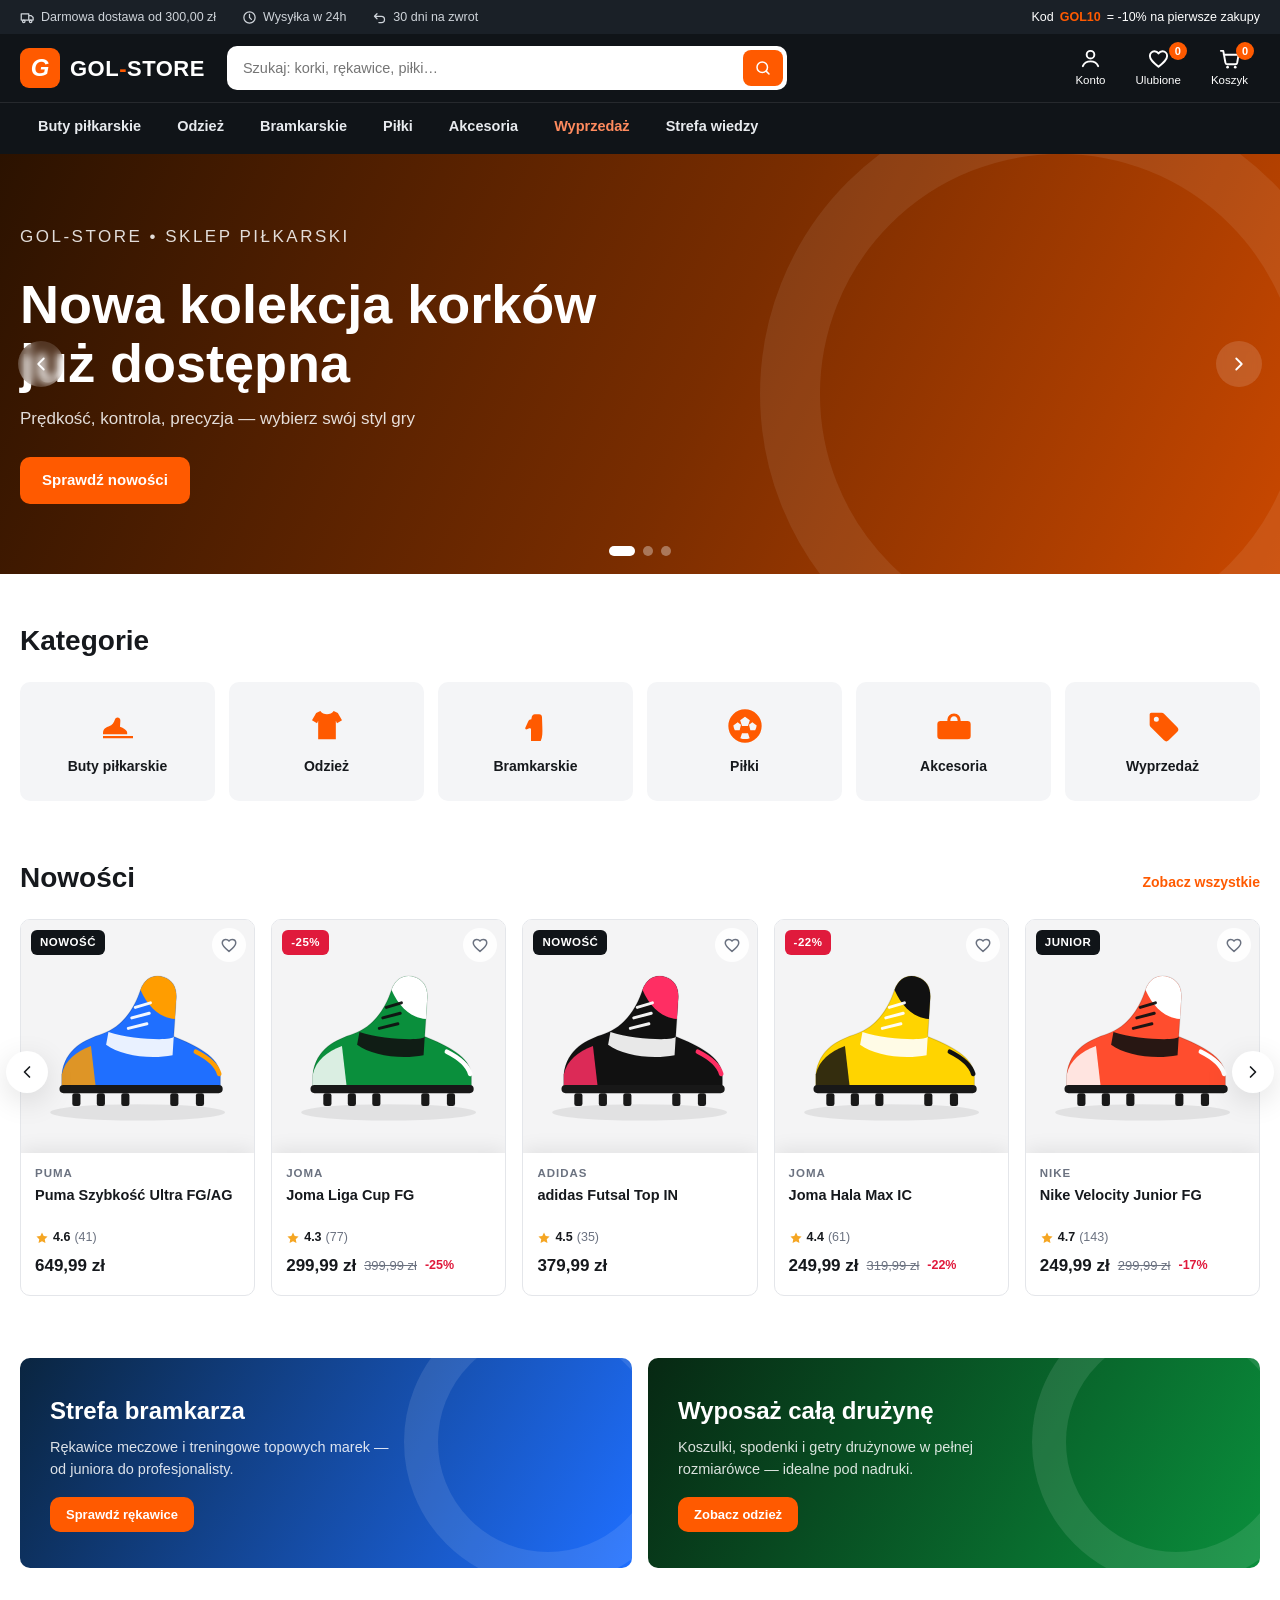
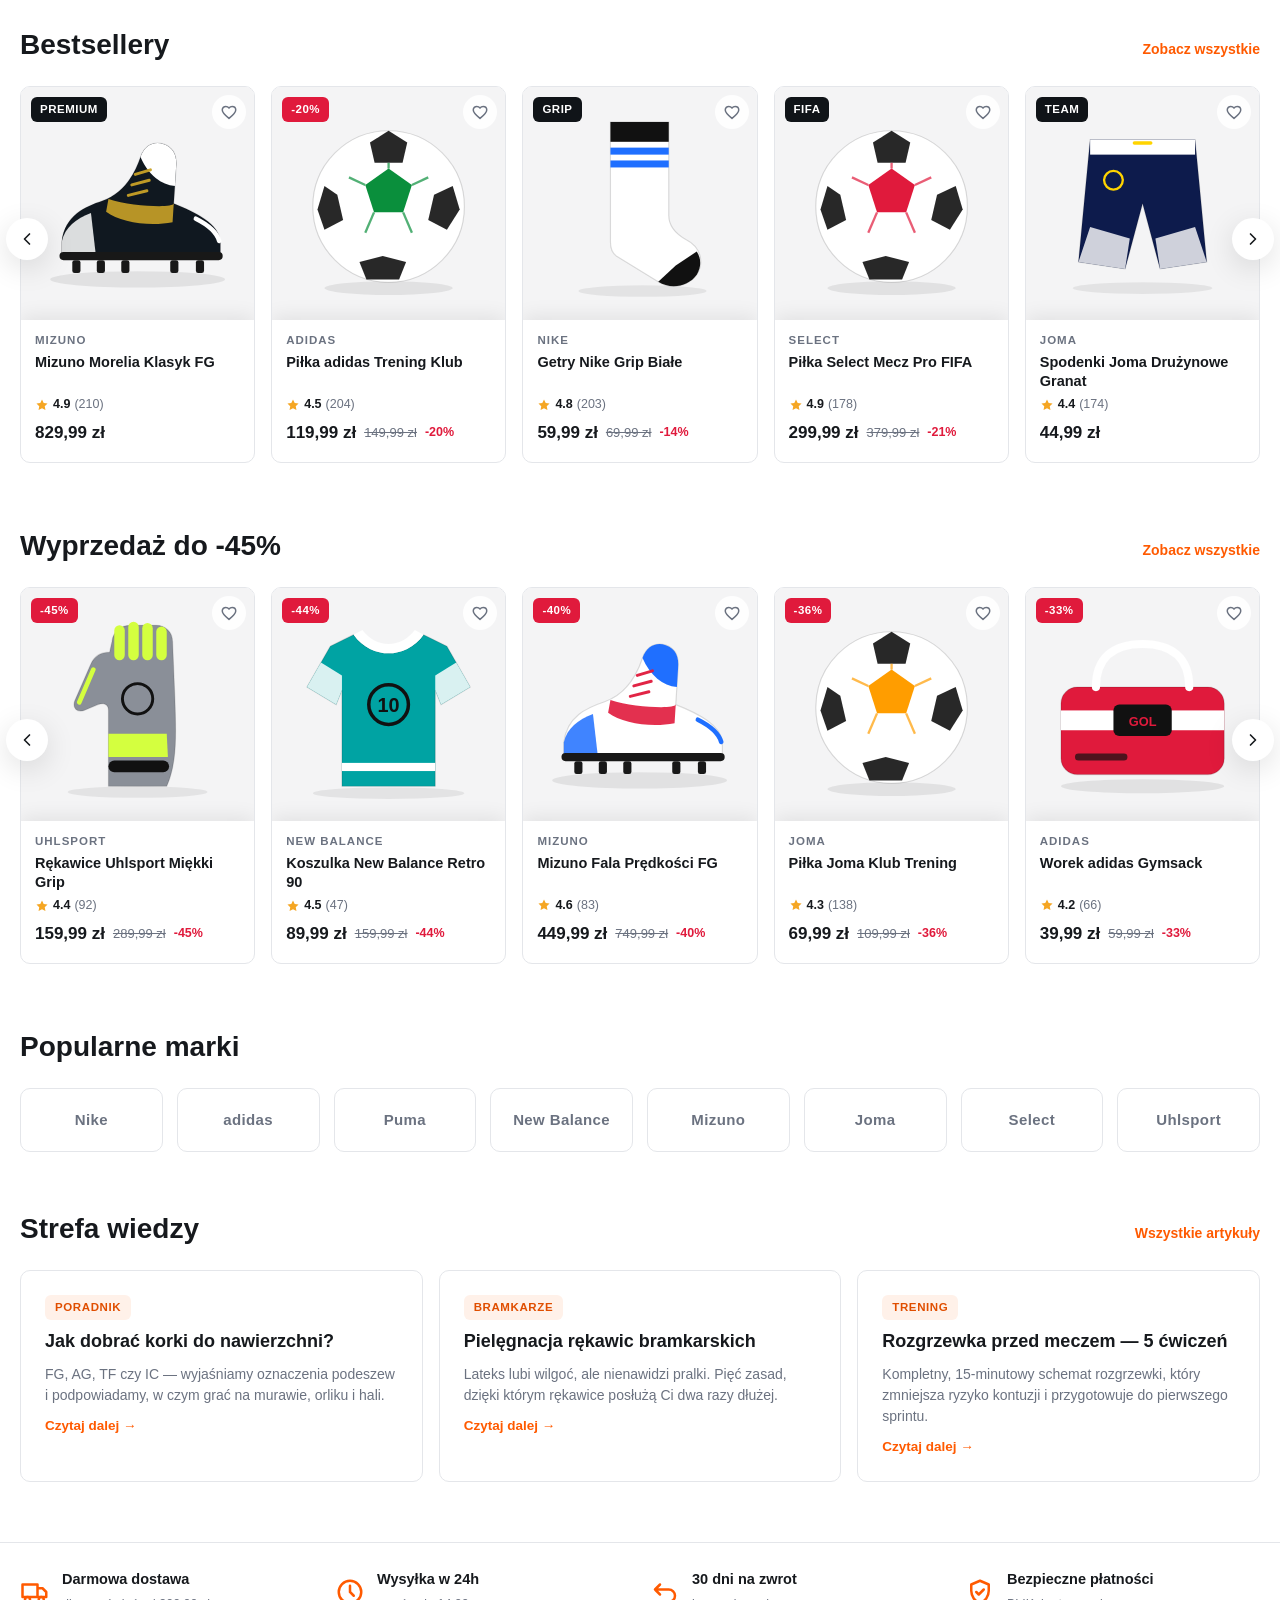
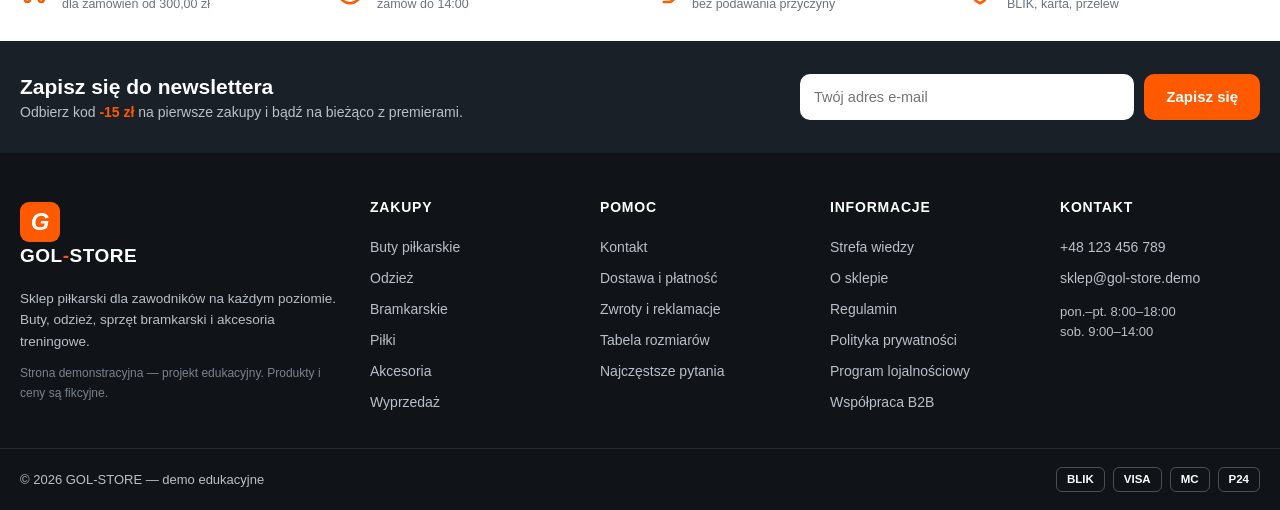
==== commit 133fba9d: "Napraw dodawanie do koszyka i uzupełnij funkcje sklepu Poprawki zgłoszonego problemu z dodawaniem pr" ====
--- a/index.html
+++ b/index.html
@@ -74,6 +74,42 @@
         <div class="brand-strip" id="brandStrip"></div>
       </div>
     </section>
+
+    <section class="section" id="recentSection" hidden>
+      <div class="container">
+        <div class="section-head"><h2>Ostatnio oglądane</h2></div>
+        <div class="carousel" id="recentCarousel"></div>
+      </div>
+    </section>
+
+    <section class="section">
+      <div class="container">
+        <div class="section-head">
+          <h2>Strefa wiedzy</h2>
+          <a class="section-link" href="blog.html">Wszystkie artykuły</a>
+        </div>
+        <div class="blog-grid">
+          <a class="blog-card" href="blog.html#art-korki">
+            <span class="blog-tag">Poradnik</span>
+            <h3>Jak dobrać korki do nawierzchni?</h3>
+            <p>FG, AG, TF czy IC — wyjaśniamy oznaczenia podeszew i podpowiadamy, w czym grać na murawie, orliku i hali.</p>
+            <span class="blog-more">Czytaj dalej →</span>
+          </a>
+          <a class="blog-card" href="blog.html#art-rekawice">
+            <span class="blog-tag">Bramkarze</span>
+            <h3>Pielęgnacja rękawic bramkarskich</h3>
+            <p>Lateks lubi wilgoć, ale nienawidzi pralki. Pięć zasad, dzięki którym rękawice posłużą Ci dwa razy dłużej.</p>
+            <span class="blog-more">Czytaj dalej →</span>
+          </a>
+          <a class="blog-card" href="blog.html#art-rozgrzewka">
+            <span class="blog-tag">Trening</span>
+            <h3>Rozgrzewka przed meczem — 5 ćwiczeń</h3>
+            <p>Kompletny, 15-minutowy schemat rozgrzewki, który zmniejsza ryzyko kontuzji i przygotowuje do pierwszego sprintu.</p>
+            <span class="blog-more">Czytaj dalej →</span>
+          </a>
+        </div>
+      </div>
+    </section>
   </main>
 
   <div id="site-footer"></div>
--- a/css/style.css
+++ b/css/style.css
@@ -216,6 +216,9 @@
   padding: 34px 30px; box-shadow: var(--shadow);
 }
 .modal-close { position: absolute; top: 12px; right: 12px; }
+.modal-wide { width: min(620px, 94vw); }
+.modal-wide .spec-table td { text-align: center; }
+.modal-wide .spec-table td:first-child { text-align: left; width: auto; }
 .modal h3 { font-size: 22px; margin-bottom: 4px; }
 .modal-sub { color: var(--c-text-soft); font-size: 14px; margin-bottom: 18px; }
 .modal-alt { text-align: center; font-size: 13.5px; margin-top: 16px; color: var(--c-text-soft); }
@@ -333,8 +336,27 @@
 .wish-btn.active { color: var(--c-red); }
 .wish-btn.active svg path { fill: currentColor; }
 .wish-btn svg { width: 18px; height: 18px; }
-.p-img { background: var(--c-bg-soft); aspect-ratio: 1; }
+.p-img { background: var(--c-bg-soft); aspect-ratio: 1; position: relative; display: block; overflow: hidden; }
 .p-img svg { width: 100%; height: 100%; }
+
+/* szybki zakup z kafelka */
+.quick-add {
+  position: absolute; left: 0; right: 0; bottom: 0;
+  background: rgba(255,255,255,.96); padding: 10px 12px;
+  display: grid; gap: 7px; transform: translateY(102%); transition: .2s;
+  box-shadow: 0 -6px 18px rgba(0,0,0,.08);
+}
+.product-card:hover .quick-add,
+.product-card:focus-within .quick-add { transform: none; }
+.qa-label { display: flex; align-items: center; gap: 6px; font-size: 11.5px; font-weight: 700; color: var(--c-text-soft); }
+.qa-label svg { width: 14px; height: 14px; }
+.qa-sizes { display: flex; flex-wrap: wrap; gap: 5px; }
+.qa-size {
+  min-width: 34px; height: 28px; padding: 0 7px; border: 1px solid var(--c-border);
+  border-radius: 6px; font-size: 12px; font-weight: 600; background: #fff; transition: .12s;
+}
+.qa-size:hover { background: var(--c-accent); border-color: var(--c-accent); color: #fff; }
+@media (hover: none) { .quick-add { display: none; } }
 .p-info { padding: 12px 14px 16px; display: grid; gap: 4px; }
 .p-brand { font-size: 11.5px; text-transform: uppercase; letter-spacing: 1px; color: var(--c-text-soft); font-weight: 700; }
 .p-name { font-weight: 600; font-size: 14.5px; line-height: 1.32; min-height: 38px; }
@@ -373,6 +395,26 @@
 }
 .promo-gk { background: linear-gradient(120deg, #0a2540, #1f6fff); }
 .promo-team { background: linear-gradient(120deg, #072813, #0a8f3c); }
+
+/* ---------- strefa wiedzy (blog) ---------- */
+.blog-grid { display: grid; grid-template-columns: repeat(3, 1fr); gap: 16px; }
+.blog-card {
+  border: 1px solid var(--c-border); border-radius: var(--radius);
+  padding: 24px; display: grid; gap: 10px; align-content: start; transition: .18s;
+}
+.blog-card:hover { box-shadow: var(--shadow); transform: translateY(-3px); border-color: transparent; }
+.blog-card h3 { font-size: 18px; line-height: 1.3; }
+.blog-card p { font-size: 14px; color: var(--c-text-soft); }
+.blog-tag {
+  width: max-content; background: #fff1e9; color: var(--c-accent-dark);
+  font-size: 11.5px; font-weight: 800; letter-spacing: .6px; text-transform: uppercase;
+  padding: 4px 10px; border-radius: 6px;
+}
+.blog-more { font-size: 13.5px; font-weight: 700; color: var(--c-accent); }
+.article { max-width: 760px; margin: 46px auto 0; display: grid; gap: 14px; scroll-margin-top: 90px; }
+.article h2 { font-size: clamp(22px, 3vw, 30px); }
+.article p { font-size: 15.5px; line-height: 1.75; color: #2c3138; }
+.article:last-of-type { margin-bottom: 50px; }
 
 /* ---------- benefity + newsletter + stopka ---------- */
 .benefits { border-top: 1px solid var(--c-border); margin-top: 50px; }
@@ -501,6 +543,18 @@
 .size-btn:hover { border-color: var(--c-text); }
 .size-btn.active { border-color: var(--c-accent); background: #fff4ee; color: var(--c-accent-dark); }
 .size-error { color: var(--c-red); font-size: 13px; font-weight: 600; min-height: 18px; margin-bottom: 8px; }
+
+/* personalizacja koszulek */
+.pers-box { border: 1.5px dashed var(--c-border); border-radius: var(--radius); padding: 12px 16px; margin-bottom: 14px; }
+.pers-toggle { font-size: 14px; }
+.pers-fields { display: flex; gap: 8px; margin-top: 10px; }
+.pers-fields input {
+  height: 42px; border: 1px solid var(--c-border); border-radius: 8px;
+  padding: 0 12px; font-size: 14px; text-transform: uppercase; font-weight: 700; letter-spacing: 1px;
+}
+.pers-fields input:first-child { flex: 1; }
+.pers-fields input:last-child { width: 70px; text-align: center; }
+.pers-fields input:focus { outline: 2px solid var(--c-accent); border-color: transparent; }
 
 .pp-actions { display: flex; gap: 10px; margin: 8px 0 18px; }
 .pp-actions .btn-primary { flex: 1; height: 52px; font-size: 16px; }
@@ -631,6 +685,7 @@
   .summary { position: static; }
   .benefits-inner { grid-template-columns: 1fr 1fr; }
   .promo-grid { grid-template-columns: 1fr; }
+  .blog-grid { grid-template-columns: 1fr; }
 }
 
 @media (max-width: 640px) {
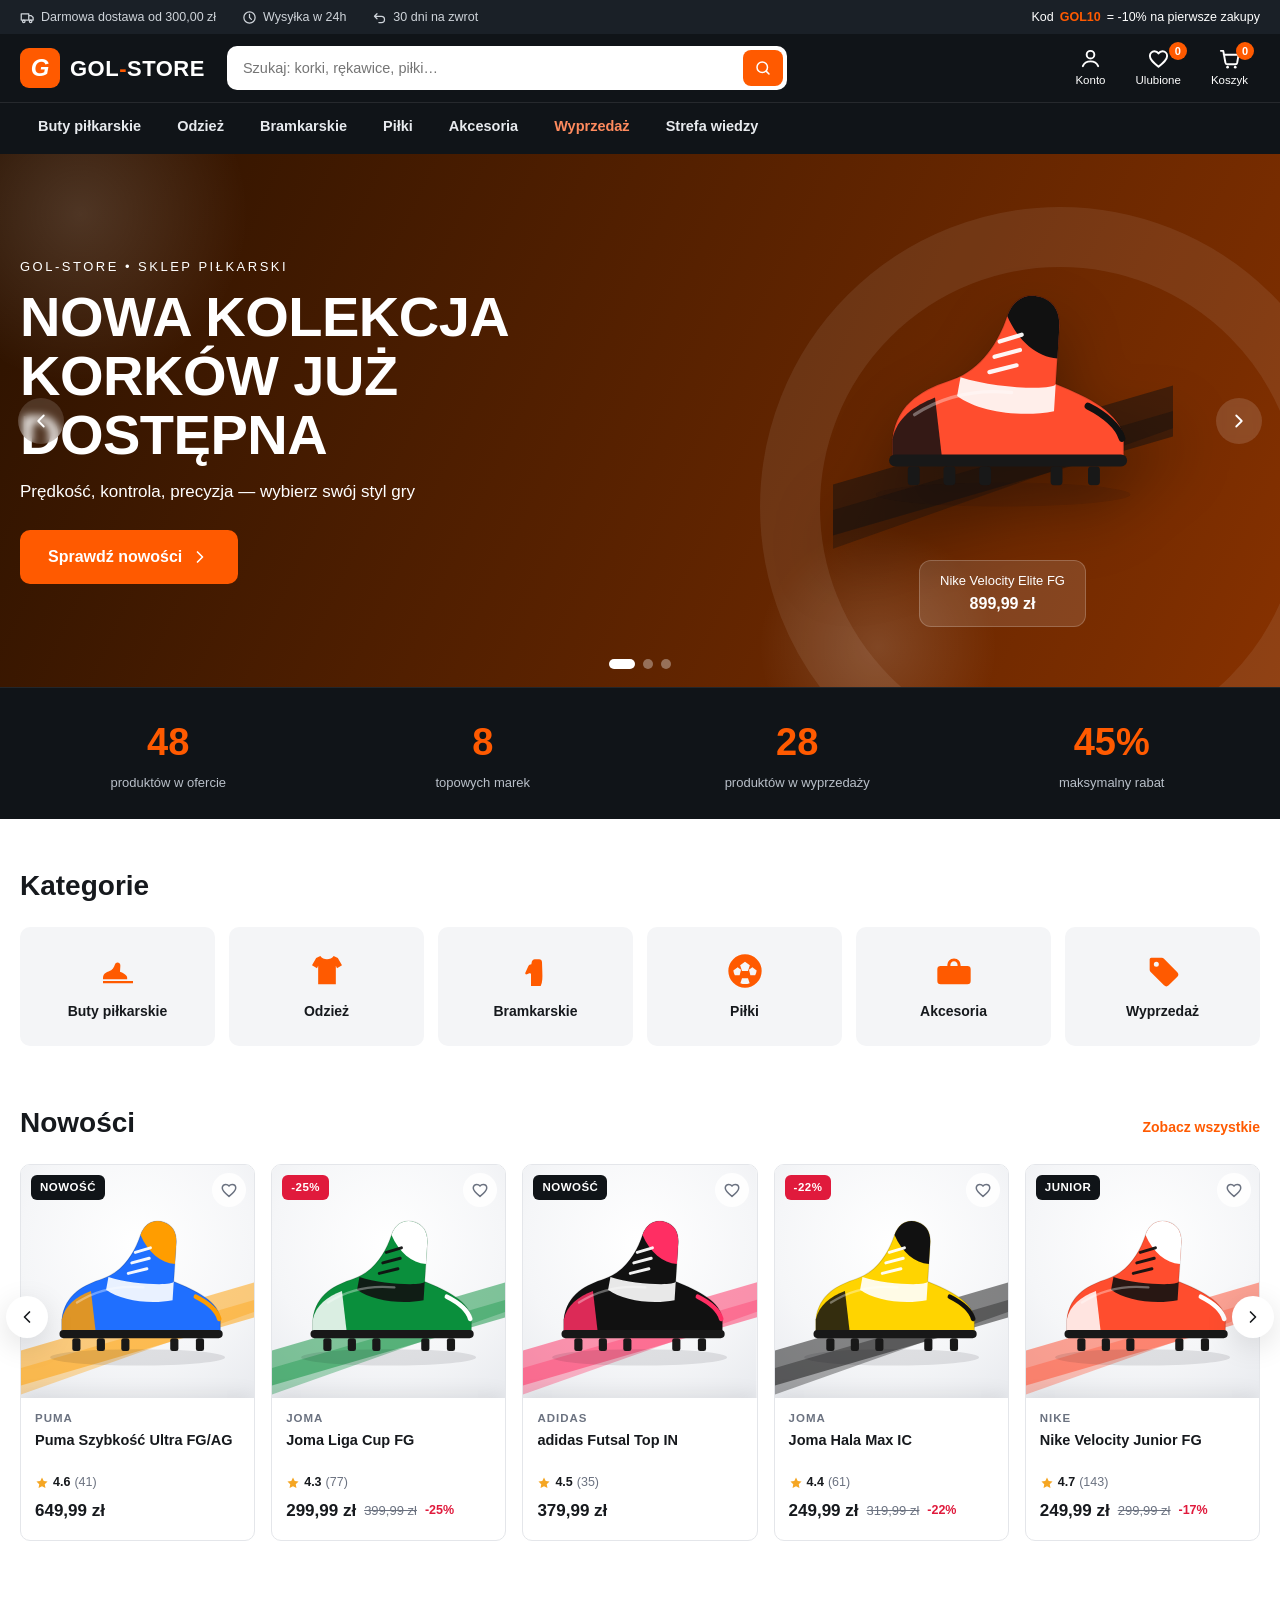
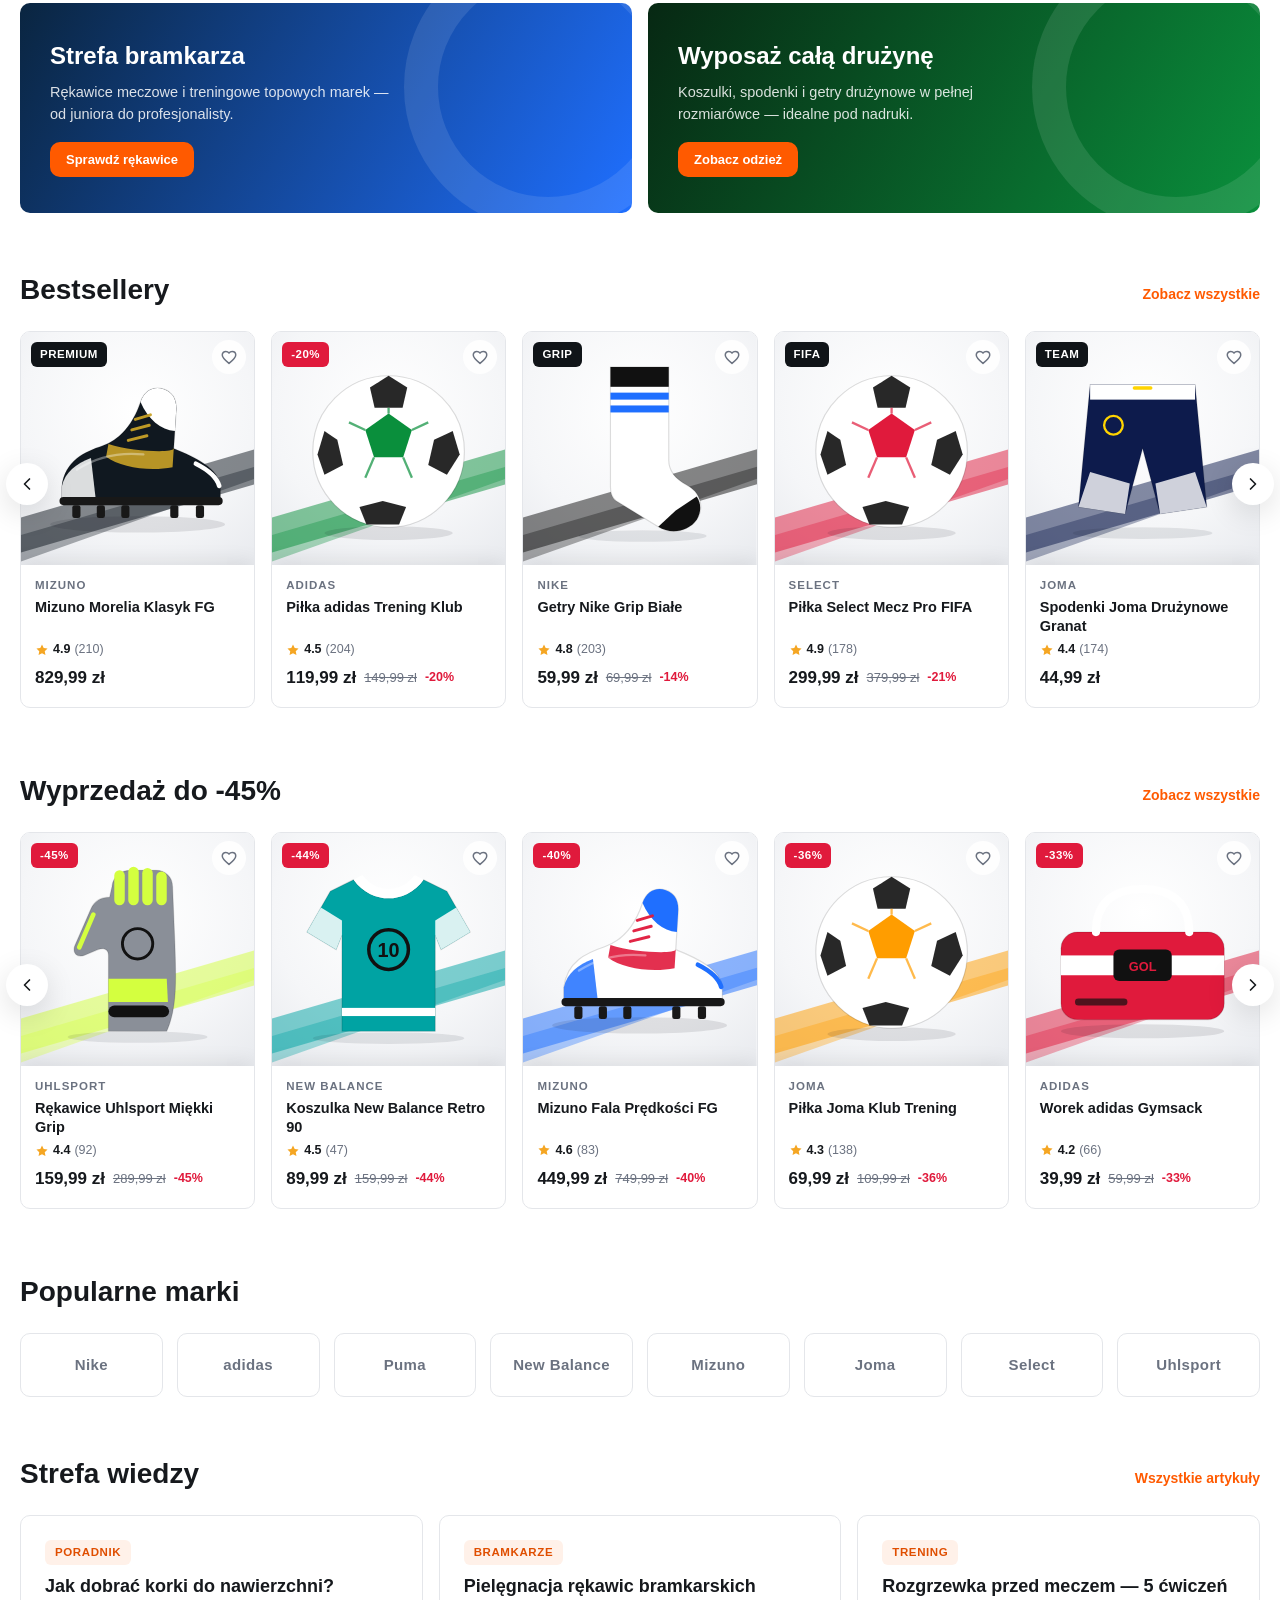
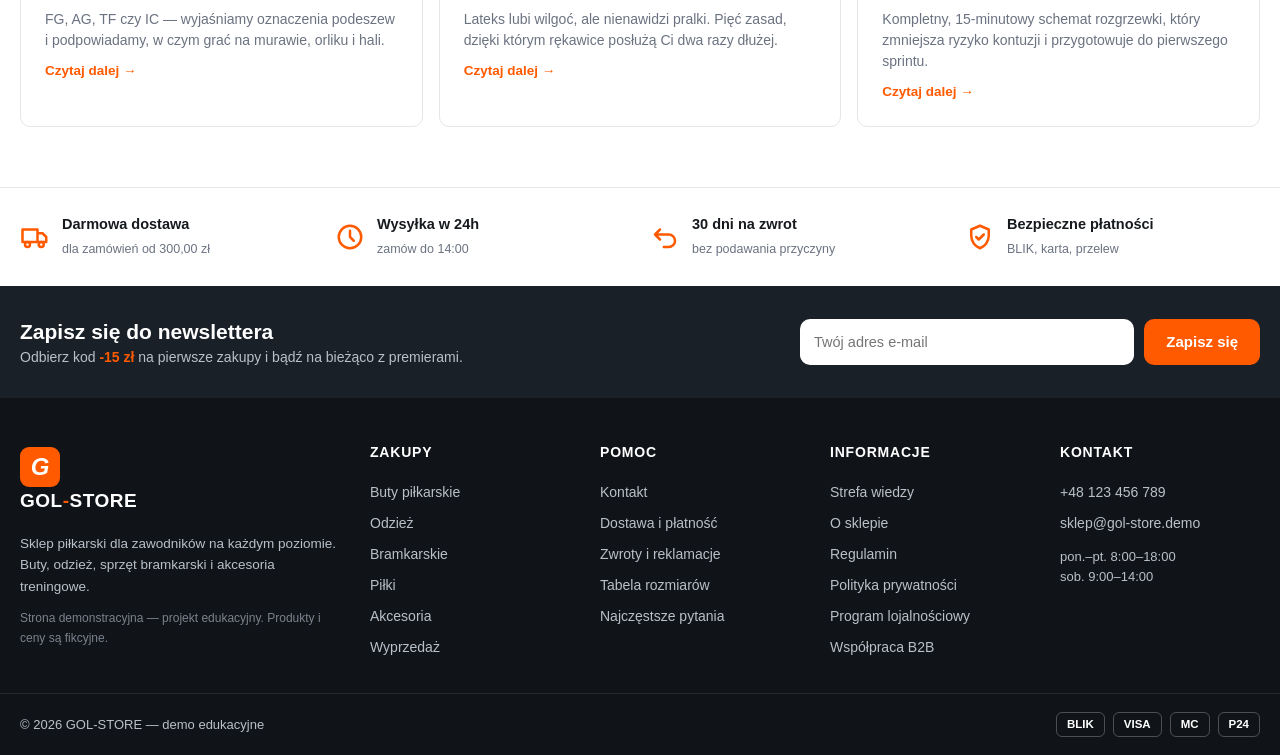
==== commit 1630c5c3: "Dopracuj grafikę i animacje do poziomu profesjonalnych sklepów Hero: animowany gradient tła, pływają" ====
--- a/index.html
+++ b/index.html
@@ -13,6 +13,10 @@
 
   <main>
     <section class="hero" id="hero" aria-label="Promocje"></section>
+
+    <section class="stats-strip" aria-label="Sklep w liczbach">
+      <div class="container" id="statsStrip"></div>
+    </section>
 
     <section class="section">
       <div class="container">
--- a/css/style.css
+++ b/css/style.css
@@ -242,24 +242,73 @@
 
 /* ---------- hero ---------- */
 .hero { position: relative; overflow: hidden; }
-.hero-track { display: flex; transition: transform .5s ease; }
+.hero-track { display: flex; transition: transform .65s cubic-bezier(.77, 0, .18, 1); }
 .hero-slide {
-  min-width: 100%; min-height: 420px; display: grid; align-content: center;
+  min-width: 100%; min-height: 480px;
+  display: grid; grid-template-columns: 1.15fr .85fr; align-items: center; gap: 30px;
   padding: 60px calc((100% - 1280px) / 2 + 20px);
-  position: relative; color: #fff;
+  position: relative; color: #fff; overflow: hidden;
 }
 .hero-slide::after {
   content: ""; position: absolute; right: -80px; bottom: -120px;
   width: 480px; height: 480px; border-radius: 50%;
   border: 60px solid rgba(255,255,255,.08); pointer-events: none;
+  animation: heroRing 14s linear infinite;
 }
 .hero-theme-orange { background: linear-gradient(115deg, #2b1200 0%, #7a2d00 55%, var(--c-accent) 130%); }
 .hero-theme-dark { background: linear-gradient(115deg, #05070a 0%, #1a2027 60%, #2f3a45 130%); }
 .hero-theme-green { background: linear-gradient(115deg, #03210f 0%, #075e28 60%, var(--c-green) 130%); }
+.hero-theme-orange, .hero-theme-dark, .hero-theme-green {
+  background-size: 160% 160%;
+  animation: heroBg 12s ease-in-out infinite alternate;
+}
+.hero-orb {
+  position: absolute; border-radius: 50%; pointer-events: none;
+  background: radial-gradient(circle, rgba(255,255,255,.14), transparent 70%);
+}
+.hero-orb-1 { width: 340px; height: 340px; left: -90px; top: -110px; animation: orbFloat 9s ease-in-out infinite alternate; }
+.hero-orb-2 { width: 240px; height: 240px; right: 22%; bottom: -80px; animation: orbFloat 11s ease-in-out infinite alternate-reverse; }
+
 .hero-kicker { font-size: 13px; letter-spacing: 2.5px; text-transform: uppercase; opacity: .75; margin-bottom: 12px; }
-.hero-slide h2 { font-size: clamp(30px, 4.6vw, 54px); line-height: 1.08; max-width: 620px; margin-bottom: 14px; }
-.hero-slide p { font-size: 17px; opacity: .85; max-width: 520px; margin-bottom: 26px; }
+.hero-slide h2 {
+  font-size: clamp(30px, 4.6vw, 56px); line-height: 1.05; max-width: 620px;
+  margin-bottom: 14px; text-transform: uppercase; letter-spacing: -.5px; font-weight: 900;
+}
+.hero-sub { font-size: 17px; opacity: .85; max-width: 520px; margin-bottom: 26px; }
 .hero-slide .btn { width: max-content; }
+.btn-hero { padding: 15px 28px; font-size: 16px; }
+.btn-hero svg { transition: transform .2s; }
+.btn-hero:hover svg { transform: translateX(4px); }
+
+/* kinetyczna typografia — start przy każdej zmianie slajdu */
+.hero-slide .hero-anim { opacity: 0; }
+.hero-slide.active .hero-anim { animation: heroIn .7s cubic-bezier(.2, .8, .2, 1) forwards; }
+.hero-slide.active .hero-anim:nth-child(2) { animation-delay: .1s; }
+.hero-slide.active .hero-anim:nth-child(3) { animation-delay: .2s; }
+.hero-slide.active .hero-anim:nth-child(4) { animation-delay: .3s; }
+.hero-slide.active .hero-product.hero-anim { animation-delay: .25s; }
+
+/* pływający produkt na slajdzie */
+.hero-product { position: relative; justify-self: center; display: grid; justify-items: center; }
+.hero-product-img {
+  width: min(340px, 32vw); filter: drop-shadow(0 30px 30px rgba(0,0,0,.35));
+  animation: productFloat 5s ease-in-out infinite alternate;
+  transition: transform .3s;
+}
+.hero-product:hover .hero-product-img { transform: scale(1.05) rotate(-3deg); }
+.hero-product-tag {
+  display: grid; gap: 2px; text-align: center;
+  background: rgba(255,255,255,.12); backdrop-filter: blur(6px);
+  border: 1px solid rgba(255,255,255,.2); border-radius: 12px;
+  padding: 10px 20px; font-size: 13px; margin-top: 6px;
+}
+.hero-product-tag b { font-size: 16px; }
+
+@keyframes heroBg { from { background-position: 0% 40%; } to { background-position: 100% 60%; } }
+@keyframes heroIn { from { opacity: 0; transform: translateY(26px); } to { opacity: 1; transform: none; } }
+@keyframes productFloat { from { transform: translateY(-8px) rotate(-1.5deg); } to { transform: translateY(10px) rotate(1.5deg); } }
+@keyframes orbFloat { from { transform: translate(0, 0); } to { transform: translate(30px, 22px); } }
+@keyframes heroRing { from { transform: rotate(0deg) scale(1); } 50% { transform: rotate(180deg) scale(1.06); } to { transform: rotate(360deg) scale(1); } }
 .hero-nav {
   position: absolute; top: 50%; transform: translateY(-50%);
   width: 46px; height: 46px; border-radius: 50%;
@@ -274,8 +323,21 @@
 .hero-dots button { width: 10px; height: 10px; border-radius: 50%; background: rgba(255,255,255,.35); transition: .2s; }
 .hero-dots button.active { background: #fff; width: 26px; border-radius: 6px; }
 
+/* ---------- pasek liczników ---------- */
+.stats-strip { background: var(--c-dark); color: #fff; border-top: 1px solid rgba(255,255,255,.08); }
+.stats-strip .container {
+  display: grid; grid-template-columns: repeat(4, 1fr); gap: 18px; padding: 26px 20px;
+}
+.stat { display: grid; gap: 2px; text-align: center; }
+.stat b { font-size: clamp(26px, 3vw, 38px); font-weight: 900; color: var(--c-accent); font-variant-numeric: tabular-nums; }
+.stat span { font-size: 13px; color: #b9c0c9; }
+
 /* ---------- sekcje ---------- */
 .section { padding: 46px 0 10px; }
+
+/* animacja wejścia przy scrollu */
+.reveal { opacity: 0; transform: translateY(28px); transition: opacity .6s ease, transform .6s cubic-bezier(.2, .8, .2, 1); }
+.reveal.in { opacity: 1; transform: none; }
 .section-head { display: flex; align-items: baseline; justify-content: space-between; gap: 16px; margin-bottom: 20px; }
 .section-head h2 { font-size: clamp(21px, 2.6vw, 28px); }
 .section-link { font-weight: 700; font-size: 14px; color: var(--c-accent); display: inline-flex; align-items: center; gap: 2px; white-space: nowrap; }
@@ -315,10 +377,18 @@
 /* karta produktu */
 .product-card {
   position: relative; background: #fff; border: 1px solid var(--c-border);
-  border-radius: var(--radius); overflow: hidden; transition: .18s;
+  border-radius: var(--radius); overflow: hidden;
+  transition: transform .25s cubic-bezier(.2, .8, .2, 1), box-shadow .25s, border-color .25s;
   display: flex; flex-direction: column;
 }
-.product-card:hover { box-shadow: var(--shadow); transform: translateY(-3px); border-color: transparent; }
+.product-card:hover {
+  box-shadow: 0 18px 40px rgba(10, 15, 20, .16);
+  transform: translateY(-6px) scale(1.012);
+  border-color: transparent;
+}
+/* kaskadowe wejście kart po filtrowaniu */
+.grid-in { animation: cardIn .45s cubic-bezier(.2, .8, .2, 1) backwards; }
+@keyframes cardIn { from { opacity: 0; transform: translateY(18px) scale(.97); } to { opacity: 1; transform: none; } }
 .p-badge {
   position: absolute; top: 10px; left: 10px; z-index: 3;
   background: var(--c-dark); color: #fff;
@@ -338,6 +408,15 @@
 .wish-btn svg { width: 18px; height: 18px; }
 .p-img { background: var(--c-bg-soft); aspect-ratio: 1; position: relative; display: block; overflow: hidden; }
 .p-img svg { width: 100%; height: 100%; }
+
+/* podmiana ujęcia produktu na hover (widok boczny -> przedni) */
+.p-img-main, .p-img-alt {
+  position: absolute; inset: 0; display: block;
+  transition: opacity .35s ease, transform .45s cubic-bezier(.2, .8, .2, 1);
+}
+.p-img-alt { opacity: 0; transform: scale(1.06); }
+.product-card:hover .p-img-alt { opacity: 1; transform: scale(1); }
+.product-card:hover .p-img-main { opacity: 0; transform: scale(.96); }
 
 /* szybki zakup z kafelka */
 .quick-add {
@@ -466,7 +545,20 @@
 .filters-clear { font-size: 13px; color: var(--c-accent); font-weight: 700; }
 .filters-close-mobile { display: none; }
 .filter-group { border: 1px solid var(--c-border); border-radius: var(--radius); padding: 16px; }
-.filter-group h4 { font-size: 14px; margin-bottom: 12px; }
+.filter-group h4 { font-size: 14px; }
+
+/* zwijane grupy filtrów z płynną animacją */
+.fg-head { display: flex; align-items: center; justify-content: space-between; width: 100%; padding: 0; }
+.fg-arrow { display: inline-flex; transition: transform .25s; color: var(--c-text-soft); }
+.fg-arrow svg { width: 16px; height: 16px; transform: rotate(90deg); }
+.filter-group.collapsed .fg-arrow { transform: rotate(-180deg); }
+.fg-body {
+  display: grid; grid-template-rows: 1fr;
+  transition: grid-template-rows .3s cubic-bezier(.2, .8, .2, 1), margin-top .3s;
+  margin-top: 12px;
+}
+.fg-body > div { overflow: hidden; min-height: 0; }
+.filter-group.collapsed .fg-body { grid-template-rows: 0fr; margin-top: 0; }
 .filter-option { display: flex; align-items: center; gap: 9px; padding: 5px 0; font-size: 14px; cursor: pointer; }
 .filter-option input { width: 17px; height: 17px; accent-color: var(--c-accent); cursor: pointer; }
 .filter-option .cnt { color: var(--c-text-soft); font-size: 12.5px; margin-left: auto; }
@@ -512,10 +604,32 @@
 /* ---------- strona produktu ---------- */
 .product-page { display: grid; grid-template-columns: 1.05fr 1fr; gap: 44px; padding: 24px 0 40px; align-items: start; }
 .gallery { position: sticky; top: calc(var(--header-h) + 20px); }
-.gallery-main { background: var(--c-bg-soft); border-radius: 14px; overflow: hidden; position: relative; }
+.gallery-main {
+  background: var(--c-bg-soft); border-radius: 14px; overflow: hidden;
+  position: relative; cursor: zoom-in;
+}
 .gallery-main svg { width: 100%; height: auto; }
-.gallery-thumbs { display: grid; grid-template-columns: repeat(4, 1fr); gap: 10px; margin-top: 10px; }
-.gallery-thumb { border-radius: 10px; overflow: hidden; border: 2px solid transparent; background: var(--c-bg-soft); }
+
+/* zoom podążający za kursorem + cross-fade wariantów */
+.gallery-zoom { transition: transform .35s ease, opacity .16s ease; will-change: transform; }
+.gallery-zoom.zoomed { transform: scale(2); }
+.gallery-zoom.switching { opacity: 0; }
+.gallery-hint {
+  position: absolute; left: 12px; bottom: 12px; z-index: 2;
+  display: inline-flex; align-items: center; gap: 6px;
+  background: rgba(255,255,255,.9); border-radius: 20px;
+  padding: 6px 12px; font-size: 12px; font-weight: 600; color: var(--c-text-soft);
+  pointer-events: none; transition: opacity .2s;
+}
+.gallery-hint svg { width: 14px; height: 14px; }
+.gallery-main:hover .gallery-hint { opacity: 0; }
+.gallery-label { font-size: 12.5px; font-weight: 700; color: var(--c-text-soft); margin-top: 12px; text-transform: uppercase; letter-spacing: .6px; }
+.gallery-thumbs { display: grid; grid-template-columns: repeat(5, 1fr); gap: 10px; margin-top: 8px; }
+.gallery-thumb {
+  border-radius: 10px; overflow: hidden; border: 2px solid transparent;
+  background: var(--c-bg-soft); transition: transform .18s, border-color .18s;
+}
+.gallery-thumb:hover { transform: translateY(-3px); }
 .gallery-thumb.active { border-color: var(--c-accent); }
 .gallery-thumb svg { width: 100%; height: 100%; }
 
@@ -656,6 +770,65 @@
 .order-done h1 { font-size: 28px; }
 .order-done p { color: var(--c-text-soft); max-width: 460px; }
 .order-no { font-size: 14px; background: var(--c-bg-soft); padding: 8px 18px; border-radius: 20px; font-weight: 700; }
+
+/* ---------- sticky pasek zakupu ---------- */
+.sticky-buy {
+  position: fixed; left: 0; right: 0; bottom: 0; z-index: 150;
+  background: #fff; box-shadow: 0 -8px 30px rgba(10, 15, 20, .14);
+  transform: translateY(105%); transition: transform .32s cubic-bezier(.2, .8, .2, 1);
+}
+.sticky-buy.show { transform: none; }
+.sticky-buy-inner { display: flex; align-items: center; gap: 14px; padding: 10px 20px; }
+.sticky-buy-img { width: 54px; height: 54px; border-radius: 10px; overflow: hidden; background: var(--c-bg-soft); flex-shrink: 0; }
+.sticky-buy-img svg { width: 100%; height: 100%; }
+.sticky-buy-info { display: grid; gap: 1px; min-width: 0; }
+.sticky-buy-info b { font-size: 14.5px; white-space: nowrap; overflow: hidden; text-overflow: ellipsis; }
+.sticky-buy-info span { font-size: 12.5px; color: var(--c-text-soft); }
+.sticky-buy-price { font-size: 18px; margin-left: auto; white-space: nowrap; }
+
+/* ---------- animacja lotu do koszyka ---------- */
+.fly-img {
+  position: fixed; z-index: 400; width: 90px; height: 90px;
+  border-radius: 14px; overflow: hidden; pointer-events: none;
+  box-shadow: var(--shadow);
+  transition: transform .5s cubic-bezier(.5, -.1, .7, .4), opacity .5s;
+}
+.fly-img svg { width: 100%; height: 100%; }
+.badge-count.pulse { animation: badgePulse .5s cubic-bezier(.2, .8, .2, 1); }
+@keyframes badgePulse { 0% { transform: scale(1); } 40% { transform: scale(1.7); } 100% { transform: scale(1); } }
+
+/* ---------- przejścia między stronami ---------- */
+body.page-enter { opacity: 0; transform: translateY(6px); }
+body.page-enter.page-ready { opacity: 1; transform: none; transition: opacity .32s ease, transform .32s ease; }
+body.page-leave { opacity: 0; transform: translateY(-6px); transition: opacity .18s ease, transform .18s ease; }
+
+/* mikro-interakcje przycisków */
+.btn:active { transform: scale(.97); }
+.btn-primary { position: relative; overflow: hidden; }
+.btn-primary::after {
+  content: ""; position: absolute; top: 0; bottom: 0; left: -80%;
+  width: 40%; background: linear-gradient(100deg, transparent, rgba(255,255,255,.35), transparent);
+  transform: skewX(-20deg); transition: left .45s ease;
+}
+.btn-primary:hover::after { left: 130%; }
+.header-action svg, .icon-btn svg { transition: transform .18s; }
+.header-action:hover svg { transform: scale(1.12); }
+.wish-btn { transition: transform .18s, color .15s; }
+.wish-btn:hover { transform: scale(1.15); }
+.wish-btn.active { animation: badgePulse .4s; }
+.cat-tile svg { transition: transform .22s cubic-bezier(.2, .8, .2, 1); }
+.cat-tile:hover svg { transform: scale(1.18) rotate(-6deg); }
+.brand-tile { position: relative; overflow: hidden; }
+.size-btn:active { transform: scale(.94); }
+.size-btn.active { animation: sizePop .25s cubic-bezier(.2, .8, .2, 1); }
+@keyframes sizePop { 50% { transform: scale(1.08); } }
+
+/* ---------- ograniczenie ruchu ---------- */
+@media (prefers-reduced-motion: reduce) {
+  *, *::before, *::after { animation-duration: .01ms !important; animation-iteration-count: 1 !important; transition-duration: .01ms !important; }
+  .reveal { opacity: 1; transform: none; }
+  .hero-slide .hero-anim { opacity: 1; }
+}
 
 /* ---------- responsywność ---------- */
 @media (max-width: 1100px) {
@@ -696,8 +869,12 @@
   .cat-tiles { grid-template-columns: repeat(2, 1fr); }
   .brand-strip { grid-template-columns: repeat(2, 1fr); }
   .footer-cols { grid-template-columns: 1fr 1fr; }
-  .hero-slide { min-height: 340px; padding: 40px 20px; }
+  .hero-slide { min-height: 420px; padding: 40px 20px; grid-template-columns: 1fr; gap: 14px; }
+  .hero-product-img { width: min(220px, 56vw); }
+  .hero-product { justify-self: start; }
   .hero-nav { display: none; }
+  .stats-strip .container { grid-template-columns: 1fr 1fr; }
+  .sticky-buy-img, .sticky-buy-price { display: none; }
   .cart-line { grid-template-columns: 84px 1fr; grid-template-rows: auto auto; }
   .cart-line-img { width: 84px; height: 84px; grid-row: span 2; }
   .cart-line-price { text-align: left; }
